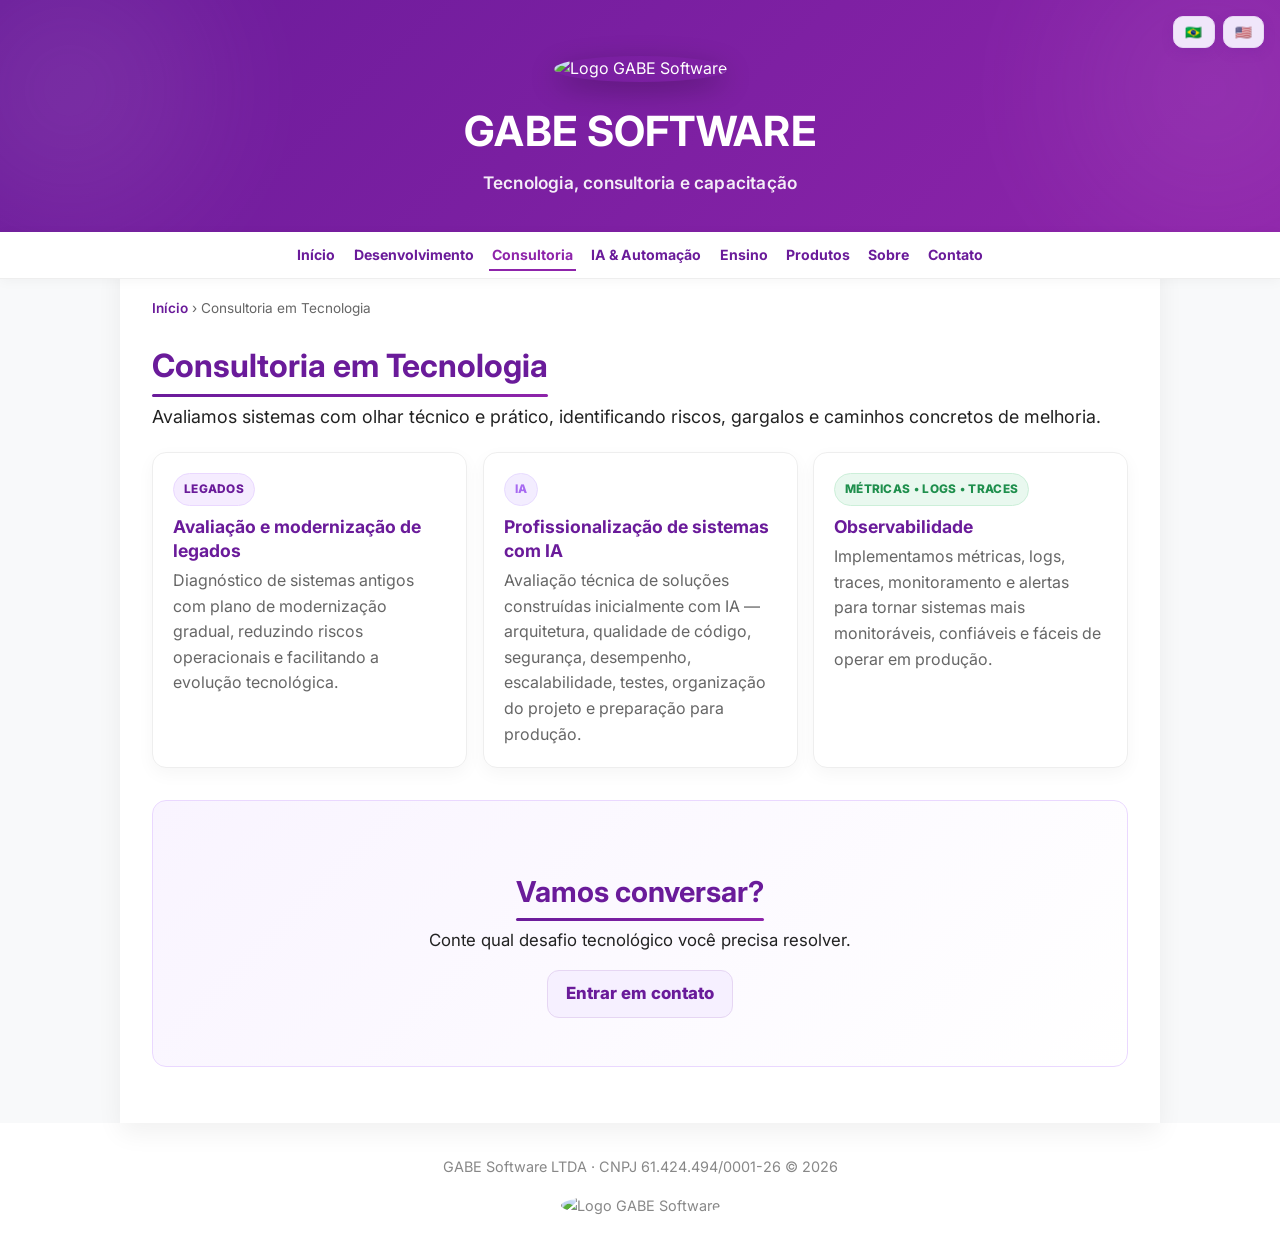
==== consultoria-em-tecnologia.html @ 481a10cb "novo site" ====
<!DOCTYPE html>
<html lang="pt-br">
<head>
  <meta charset="UTF-8">
  <meta name="viewport" content="width=device-width, initial-scale=1.0">
  <title>Consultoria em Tecnologia — GABE Software</title>
  <meta name="description" content="Consultoria em tecnologia: avaliação de sistemas legados, profissionalização de soluções com IA e implementação de observabilidade. GABE Software.">
  <link rel="canonical" href="https://gabesoftware.com.br/consultoria-em-tecnologia.html">
  <meta property="og:type" content="website">
  <meta property="og:url" content="https://gabesoftware.com.br/consultoria-em-tecnologia.html">
  <meta property="og:title" content="Consultoria em Tecnologia — GABE Software">
  <meta property="og:description" content="Avaliação de legados, profissionalização de sistemas com IA e observabilidade com métricas, logs e traces.">
  <meta name="twitter:card" content="summary">
  <meta name="twitter:title" content="Consultoria em Tecnologia — GABE Software">
  <meta name="twitter:description" content="Avaliação de legados, profissionalização de sistemas com IA e observabilidade com métricas, logs e traces.">
  <link href="https://fonts.googleapis.com/css2?family=Inter:wght@400;600;700;800&display=swap" rel="stylesheet">
  <link rel="stylesheet" href="css/styles.css">
</head>
<body>
  <a class="skip-link" href="#conteudo" id="skip-link">Ir para o conteúdo</a>

  <header>
    <div class="shine" aria-hidden="true"></div>
    <a href="index.html" class="logo-link">
      <img src="https://lh3.googleusercontent.com/a/ACg8ocIJ2pSbI6fZlYWzQ0Q6W_1BLcl6Nfvpz5AfNLEiyL9qdzgXlg0=s324-c-no" alt="Logo GABE Software">
      <h1>GABE SOFTWARE</h1>
    </a>
    <p class="sub" id="hero-sub">Tecnologia, consultoria e capacitação</p>
    <div class="language-buttons">
      <button onclick="setLanguage('pt')" aria-label="Português">🇧🇷</button>
      <button onclick="setLanguage('en')" aria-label="English">🇺🇸</button>
    </div>
  </header>

  <nav class="site-nav" aria-label="Navegação principal">
    <div class="nav-inner">
      <ul>
        <li><a href="index.html" id="nav-home">Início</a></li>
        <li><a href="desenvolvimento-de-software.html" id="nav-dev">Desenvolvimento</a></li>
        <li><a href="consultoria-em-tecnologia.html" class="active" id="nav-cons">Consultoria</a></li>
        <li><a href="ia-e-automacao.html" id="nav-ia">IA & Automação</a></li>
        <li><a href="ensino-e-capacitacao.html" id="nav-ensino">Ensino</a></li>
        <li><a href="produtos.html" id="nav-prod">Produtos</a></li>
        <li><a href="index.html#sobre" id="nav-sobre">Sobre</a></li>
        <li><a href="index.html#contato" id="nav-contato">Contato</a></li>
      </ul>
    </div>
  </nav>

  <main class="hero" id="conteudo">
    <nav class="breadcrumb reveal" aria-label="Breadcrumb">
      <a href="index.html" id="breadcrumb-home">Início</a> › <span id="breadcrumb-current">Consultoria em Tecnologia</span>
    </nav>

    <h2 class="page-title reveal" id="page-title">Consultoria em Tecnologia</h2>
    <p class="lead reveal" id="page-intro">Avaliamos sistemas com olhar técnico e prático, identificando riscos, gargalos e caminhos concretos de melhoria.</p>

    <section class="section reveal">
      <div class="grid cols-3">
        <div class="card">
          <span class="badge" id="block1-badge">Legados</span>
          <h3 id="block1-title">Avaliação e modernização de legados</h3>
          <p id="block1-desc" class="muted">Diagnóstico de sistemas antigos com plano de modernização gradual, reduzindo riscos operacionais e facilitando a evolução tecnológica.</p>
        </div>
        <div class="card">
          <span class="badge alt" id="block2-badge">IA</span>
          <h3 id="block2-title">Profissionalização de sistemas com IA</h3>
          <p id="block2-desc" class="muted">Avaliação técnica de soluções construídas inicialmente com IA — arquitetura, qualidade de código, segurança, desempenho, escalabilidade, testes, organização do projeto e preparação para produção.</p>
        </div>
        <div class="card">
          <span class="badge ok" id="block3-badge">Métricas • Logs • Traces</span>
          <h3 id="block3-title">Observabilidade</h3>
          <p id="block3-desc" class="muted">Implementamos métricas, logs, traces, monitoramento e alertas para tornar sistemas mais monitoráveis, confiáveis e fáceis de operar em produção.</p>
        </div>
      </div>
    </section>

    <section class="section reveal">
      <div class="cta-box">
        <h2 id="contact-title">Vamos conversar?</h2>
        <p id="contact-desc">Conte qual desafio tecnológico você precisa resolver.</p>
        <a class="email-link" href="mailto:contato.gabesoftware@gmail.com" id="contact-btn">Entrar em contato</a>
      </div>
    </section>
  </main>

  <footer>
    GABE Software LTDA · CNPJ 61.424.494/0001-26 © <span id="year"></span><br>
    <img class="footer-logo" src="https://lh3.googleusercontent.com/a/ACg8ocIJ2pSbI6fZlYWzQ0Q6W_1BLcl6Nfvpz5AfNLEiyL9qdzgXlg0=s324-c-no" alt="Logo GABE Software">
  </footer>

  <script src="js/common.js"></script>
  <script>
    const pageTranslations = {
      pt: {
        metaTitle: 'Consultoria em Tecnologia — GABE Software',
        metaDesc: 'Consultoria em tecnologia: avaliação de sistemas legados, profissionalização de soluções com IA e implementação de observabilidade.',
        ogTitle: 'Consultoria em Tecnologia — GABE Software',
        ogDesc: 'Avaliação de legados, profissionalização de sistemas com IA e observabilidade com métricas, logs e traces.',
        breadcrumbCurrent: 'Consultoria em Tecnologia',
        pageTitle: 'Consultoria em Tecnologia',
        pageIntro: 'Avaliamos sistemas com olhar técnico e prático, identificando riscos, gargalos e caminhos concretos de melhoria.',
        block1Badge: 'Legados', block1Title: 'Avaliação e modernização de legados',
        block1Desc: 'Diagnóstico de sistemas antigos com plano de modernização gradual, reduzindo riscos operacionais e facilitando a evolução tecnológica.',
        block2Badge: 'IA', block2Title: 'Profissionalização de sistemas com IA',
        block2Desc: 'Avaliação técnica de soluções construídas inicialmente com IA — arquitetura, qualidade de código, segurança, desempenho, escalabilidade, testes, organização do projeto e preparação para produção.',
        block3Badge: 'Métricas • Logs • Traces', block3Title: 'Observabilidade',
        block3Desc: 'Implementamos métricas, logs, traces, monitoramento e alertas para tornar sistemas mais monitoráveis, confiáveis e fáceis de operar em produção.',
        contactDesc: 'Precisa de uma avaliação técnica ou plano de modernização? Entre em contato.'
      },
      en: {
        metaTitle: 'Technology Consulting — GABE Software',
        metaDesc: 'Technology consulting: legacy system assessment, AI solution professionalization, and observability implementation.',
        ogTitle: 'Technology Consulting — GABE Software',
        ogDesc: 'Legacy assessment, AI system professionalization, and observability with metrics, logs, and traces.',
        breadcrumbCurrent: 'Technology Consulting',
        pageTitle: 'Technology Consulting',
        pageIntro: 'We assess systems with a technical and practical approach, identifying risks, bottlenecks, and concrete improvement paths.',
        block1Badge: 'Legacy', block1Title: 'Legacy assessment and modernization',
        block1Desc: 'Diagnosis of older systems with a gradual modernization plan, reducing operational risks and enabling technological evolution.',
        block2Badge: 'AI', block2Title: 'Professionalizing AI-built systems',
        block2Desc: 'Technical assessment of solutions initially built with AI — architecture, code quality, security, performance, scalability, testing, project organization, and production readiness.',
        block3Badge: 'Metrics • Logs • Traces', block3Title: 'Observability',
        block3Desc: 'We implement metrics, logs, traces, monitoring, and alerts to make systems more observable, reliable, and easier to operate in production.',
        contactDesc: 'Need a technical assessment or modernization plan? Get in touch.'
      }
    };

    const pageTextIds = [
      ['breadcrumb-current','breadcrumbCurrent'], ['page-title','pageTitle'], ['page-intro','pageIntro'],
      ['block1-badge','block1Badge'], ['block1-title','block1Title'], ['block1-desc','block1Desc'],
      ['block2-badge','block2Badge'], ['block2-title','block2Title'], ['block2-desc','block2Desc'],
      ['block3-badge','block3Badge'], ['block3-title','block3Title'], ['block3-desc','block3Desc'],
      ['contact-desc','contactDesc']
    ];

    function setLanguage(lang) { applySiteLanguage(lang, pageTranslations, pageTextIds); }
  </script>
</body>
</html>
---- css/styles.css ----
* { margin: 0; padding: 0; box-sizing: border-box; font-family: 'Inter', sans-serif; }
:root{
  --purple:#6a1b9a; --purple-2:#8e24aa; --ink:#222; --bg:#f8f9fa; --card:#fff; --muted:#666; --border:#eee;
  --radius:14px; --shadow:0 10px 26px rgba(0,0,0,.06); --shadow-soft:0 6px 18px rgba(0,0,0,.04);
  --speed:220ms; --curve:cubic-bezier(.2,.8,.2,1);
}
html { scroll-behavior: smooth; }
body { background-color: var(--bg); color: var(--ink); line-height: 1.6; overflow-x:hidden }

.skip-link { position:absolute; left:-9999px; top:auto; width:1px; height:1px; overflow:hidden; }
.skip-link:focus { position:fixed; top:1rem; left:1rem; width:auto; height:auto; padding:.6rem 1rem; background:#fff; color:var(--purple); border-radius:8px; z-index:100; box-shadow:var(--shadow); font-weight:700; }

header { position:relative; background: linear-gradient(135deg, var(--purple), var(--purple-2)); color: #fff; padding: 3.5rem 2rem 2.25rem; text-align: center; overflow:hidden; }
header:before, header:after{content:""; position:absolute; border-radius:50%; filter:blur(40px); opacity:.28; pointer-events:none}
header:before{width:420px; height:420px; left:-140px; top:-120px; background: radial-gradient(closest-side, #ffffff55, transparent)}
header:after{width:460px; height:460px; right:-160px; top:-140px; background: radial-gradient(closest-side, #ffd7ff55, transparent)}
.shine{ position:absolute; inset:0; background:linear-gradient(120deg, transparent 35%, rgba(255,255,255,.18), transparent 65%); transform:translateX(-100%); animation: shine 10s linear infinite; mix-blend-mode:soft-light }
@keyframes shine{ to{ transform:translateX(100%)} }

header img { width: 96px; height: 96px; border-radius: 50%; margin-bottom: 1rem; object-fit: cover; box-shadow:0 8px 28px rgba(0,0,0,.25); transform: translateZ(0); }
header a.logo-link { display:inline-block; text-decoration:none; color:inherit; }
h1 { font-size: clamp(2rem, 4.6vw, 2.6rem); margin-bottom: .35rem; letter-spacing: .3px; }
.sub{ opacity:.92; font-weight:600; letter-spacing:.2px; font-size: clamp(.95rem, 2.2vw, 1.08rem); max-width:640px; margin:0 auto; line-height:1.5 }

.language-buttons { position: absolute; top: 1rem; right: 1rem; display: flex; gap: .5rem; z-index:2 }
.language-buttons button { background-color: #f0e6fa; color: var(--purple); border: 1px solid #e6d6f3; padding: 0.45rem 0.7rem; border-radius: 10px; font-weight: 700; cursor: pointer; transition: transform var(--speed) var(--curve), background-color var(--speed) var(--curve), box-shadow var(--speed) var(--curve); box-shadow:0 4px 12px rgba(106,27,154,.18) }
.language-buttons button:hover { background: #e6d6f3; transform: translateY(-1px); }

.site-nav { background: rgba(255,255,255,.97); border-bottom:1px solid var(--border); position:sticky; top:0; z-index:50; backdrop-filter:blur(8px); box-shadow:0 2px 12px rgba(0,0,0,.04) }
.nav-inner { max-width:1040px; margin:0 auto; padding:.65rem 1rem }
.site-nav ul { list-style:none; display:flex; flex-wrap:wrap; justify-content:center; gap:.35rem .75rem }
.site-nav a { color:var(--purple); text-decoration:none; font-size:.88rem; font-weight:700; padding:.35rem .2rem; border-bottom:2px solid transparent; transition:border-color var(--speed) var(--curve), color var(--speed) var(--curve), background var(--speed) var(--curve); white-space:nowrap }
.site-nav a:hover, .site-nav a:focus { border-bottom-color:var(--purple-2); color:var(--purple-2) }
.site-nav a.active { color:var(--purple-2); border-bottom-color:var(--purple-2) }

.hero { background-color: var(--card); padding: 3.2rem 2rem 3.5rem; margin-top: -2rem; border-radius: 18px 18px 0 0; box-shadow: var(--shadow); max-width: 1040px; margin-left: auto; margin-right: auto; position:relative }
.hero > p, .lead { font-size: 1.12rem; margin-bottom: 1.25rem; color:var(--ink) }

h2 { font-size: clamp(1.4rem, 2.8vw, 1.8rem); margin-top: 2.25rem; margin-bottom: .75rem; color: var(--purple); position:relative; display:inline-block }
h2:after{ content:""; position:absolute; left:0; bottom:-6px; height:3px; width:0; background: linear-gradient(90deg, var(--purple), var(--purple-2)); border-radius:999px; transition:width var(--speed) var(--curve) }
section.reveal.in h2:after, .page-title.reveal.in:after { width:100% }

h3 { font-size: 1.1rem; color: var(--purple); margin-bottom: .35rem; line-height:1.35 }

.section { margin-top: 1.25rem; scroll-margin-top: 4rem; }
.section-intro { color:var(--muted); margin-bottom:1rem; max-width:720px }

.breadcrumb { font-size:.85rem; color:var(--muted); margin-bottom:1.25rem }
.breadcrumb a { color:var(--purple); text-decoration:none; font-weight:600 }
.breadcrumb a:hover { text-decoration:underline }

.page-title { font-size: clamp(1.5rem, 3vw, 2rem); color:var(--purple); margin:0 0 .75rem; position:relative; display:inline-block }
.page-title:after{ content:""; position:absolute; left:0; bottom:-6px; height:3px; width:0; background: linear-gradient(90deg, var(--purple), var(--purple-2)); border-radius:999px; transition:width var(--speed) var(--curve) }

.card { background: var(--card); border: 1px solid var(--border); border-radius: var(--radius); padding: 1.25rem; box-shadow: var(--shadow-soft); transition: transform var(--speed) var(--curve), box-shadow var(--speed) var(--curve), border-color var(--speed) var(--curve); will-change: transform; height:100% }
.card:hover{ transform: translateY(-3px); box-shadow: var(--shadow); border-color:#e7dbff }
.card p:last-child { margin-bottom:0 }

.badge{ display:inline-block; font-size:.74rem; font-weight:800; color: var(--purple); background:#f5ecff; border:1px solid #ead8ff; padding:.38rem .62rem; border-radius:999px; margin-bottom:.55rem; letter-spacing:.3px; text-transform:uppercase }
.badge.alt{ color:#a76af1; background:#f3edff; border-color:#e8dbff }
.badge.ok{ color:#1f8f4d; background:#e9f8ef; border-color:#ccefd9 }

.grid { display: grid; gap: 1rem; }
@media (min-width: 820px) {
  .grid.cols-3 { grid-template-columns: repeat(3, 1fr); }
  .grid.cols-2 { grid-template-columns: repeat(2, 1fr); }
  .grid.cols-5 { grid-template-columns: repeat(5, 1fr); }
}
@media (max-width: 819px) {
  .grid.cols-3, .grid.cols-2, .grid.cols-5 { grid-template-columns: 1fr; }
}
@media (min-width: 600px) and (max-width: 819px) {
  .grid.cols-5 { grid-template-columns: repeat(2, 1fr); }
}

.service-list { list-style:none; margin:.5rem 0 0; padding:0 }
.service-list li { position:relative; padding:.35rem 0 .35rem 1.1rem; color:var(--muted); font-size:.95rem }
.service-list li:before { content:""; position:absolute; left:0; top:.72rem; width:6px; height:6px; border-radius:50%; background:var(--purple-2) }

.area-link { display:inline-block; margin-top:.5rem; font-size:.85rem; font-weight:700; color:var(--purple); text-decoration:none }
.area-link:hover { text-decoration:underline }

.about-card { display:flex; flex-direction:column; align-items:center; text-align:center; padding:1.75rem }
.about-card img { width:100px; height:100px; border-radius:50%; object-fit:cover; margin-bottom:1rem; box-shadow:0 6px 20px rgba(106,27,154,.2) }
.about-card .role { font-weight:700; color:var(--purple); margin-bottom:.5rem }
.tech-tags { font-size:.9rem; color:var(--muted); margin-top:.75rem; line-height:1.7 }

.products-placeholder { text-align:center; padding:2rem 1.5rem; border:2px dashed #e0d0f0; border-radius:var(--radius); background:#faf7ff }
.products-placeholder p { color:var(--muted); font-size:1.05rem; max-width:520px; margin:0 auto }

.cta-box { background: linear-gradient(135deg, #f9f4ff, #fff); border:1px solid #ead8ff; border-radius:var(--radius); padding:2rem 1.5rem; text-align:center; margin-top:2rem }
.cta-box p { margin-bottom:1rem; font-size:1.05rem }

.contact { text-align: center; margin-top: 1rem; }
.email-link { color: var(--purple); font-weight: 800; font-size: 1.05rem; text-decoration: none; background: #f6f0ff; padding: 0.7rem 1.1rem; border-radius: 12px; display: inline-block; margin-bottom: 1rem; border:1px solid #e6d6f3; transition: transform var(--speed) var(--curve), background var(--speed) var(--curve); max-width:100%; overflow-wrap:anywhere; word-break:break-word; text-align:center; line-height:1.4 }
.email-link:hover { background: #efe2ff; transform: translateY(-1px) }

.social-icons { display: flex; justify-content: center; gap: 1rem; margin-top: 1rem; }
.social-icons a { display: inline-flex; width: 46px; height: 46px; border-radius: 50%; overflow: hidden; background-color: var(--purple); align-items: center; justify-content: center; box-shadow:0 4px 14px rgba(106,27,154,.25); transition: transform var(--speed) var(--curve) }
.social-icons a:hover{ transform: translateY(-2px) }
.social-icons img { width: 22px; height: 22px; object-fit: cover; filter: brightness(0) invert(1); }

footer { background-color: #ffffff; padding: 2rem 1rem; text-align: center; color: #888; font-size: 0.9rem; }
.footer-logo { margin-top: 1rem; width: 50px; height: 50px; border-radius: 50%; object-fit: cover; }
.muted{ color: var(--muted) }

.reveal{ opacity:0; transform: translateY(10px); transition: opacity 420ms var(--curve), transform 420ms var(--curve) }
.reveal.in{ opacity:1; transform: translateY(0) }

@media (max-width: 767px) {
  header { padding: 4.25rem 1rem 1.75rem; }
  header img { width: 72px; height: 72px; margin-bottom: .75rem; }
  h1 { font-size: 1.65rem; letter-spacing: .2px; }
  .sub { font-size: .9rem; padding: 0 .25rem; line-height: 1.45; }
  .language-buttons { top: .65rem; right: .65rem; }
  .language-buttons button { padding: .4rem .55rem; font-size: .95rem; }

  .nav-inner {
    padding: .5rem 0;
    overflow-x: auto;
    -webkit-overflow-scrolling: touch;
    scrollbar-width: none;
    mask-image: linear-gradient(to right, transparent, #000 12px, #000 calc(100% - 12px), transparent);
    -webkit-mask-image: linear-gradient(to right, transparent, #000 12px, #000 calc(100% - 12px), transparent);
  }
  .nav-inner::-webkit-scrollbar { display: none; }
  .site-nav ul {
    flex-wrap: nowrap;
    justify-content: flex-start;
    gap: .4rem;
    padding: 0 1rem;
    width: max-content;
    min-width: 100%;
  }
  .site-nav a {
    font-size: .8rem;
    padding: .45rem .75rem;
    border-bottom: none;
    background: #f5ecff;
    border: 1px solid #ead8ff;
    border-radius: 999px;
  }
  .site-nav a:hover, .site-nav a:focus, .site-nav a.active {
    background: #efe2ff;
    border-color: #dcc8f5;
    border-bottom: none;
  }

  .hero {
    padding: 1.5rem 1rem 2.25rem;
    margin-top: -1rem;
    border-radius: 14px 14px 0 0;
    width: 100%;
  }
  .hero > p, .lead { font-size: .98rem; line-height: 1.55; }
  h2, .page-title { display: block; font-size: 1.3rem; margin-top: 1.75rem; margin-bottom: .65rem; }
  h3 { font-size: 1rem; }
  .section { scroll-margin-top: 3.25rem; margin-top: .75rem; }
  .section-intro { font-size: .92rem; line-height: 1.55; }
  .card { padding: 1rem; }
  .card:hover { transform: none; box-shadow: var(--shadow-soft); border-color: var(--border); }
  .badge { font-size: .68rem; padding: .32rem .55rem; }
  .service-list li { font-size: .9rem; }
  .area-link { font-size: .82rem; }
  .cta-box { padding: 1.35rem 1rem; margin-top: 1.5rem; }
  .cta-box p { font-size: .95rem; }
  .email-link { font-size: .85rem; padding: .65rem .85rem; width: 100%; }
  .products-placeholder { padding: 1.35rem 1rem; }
  .products-placeholder p { font-size: .95rem; }
  .about-card { padding: 1.25rem 1rem; }
  .tech-tags { font-size: .85rem; }
  footer { font-size: .82rem; padding: 1.5rem .75rem; line-height: 1.5; }
}

@media (max-width: 380px) {
  h1 { font-size: 1.45rem; }
  .site-nav a { font-size: .75rem; padding: .4rem .6rem; }
}

@media (min-width: 768px) and (max-width: 819px) {
  .grid.cols-5 { grid-template-columns: repeat(2, 1fr); }
  .hero { padding: 2.5rem 1.5rem 3rem; }
}

@media (hover: none) {
  .card:hover { transform: none; }
  .email-link:hover, .social-icons a:hover, .language-buttons button:hover { transform: none; }
}

@media (prefers-reduced-motion: reduce){
  html { scroll-behavior: auto; }
  .shine{ animation:none }
  .card, .email-link, .social-icons a{ transition:none }
  .reveal{ opacity:1; transform:none }
}
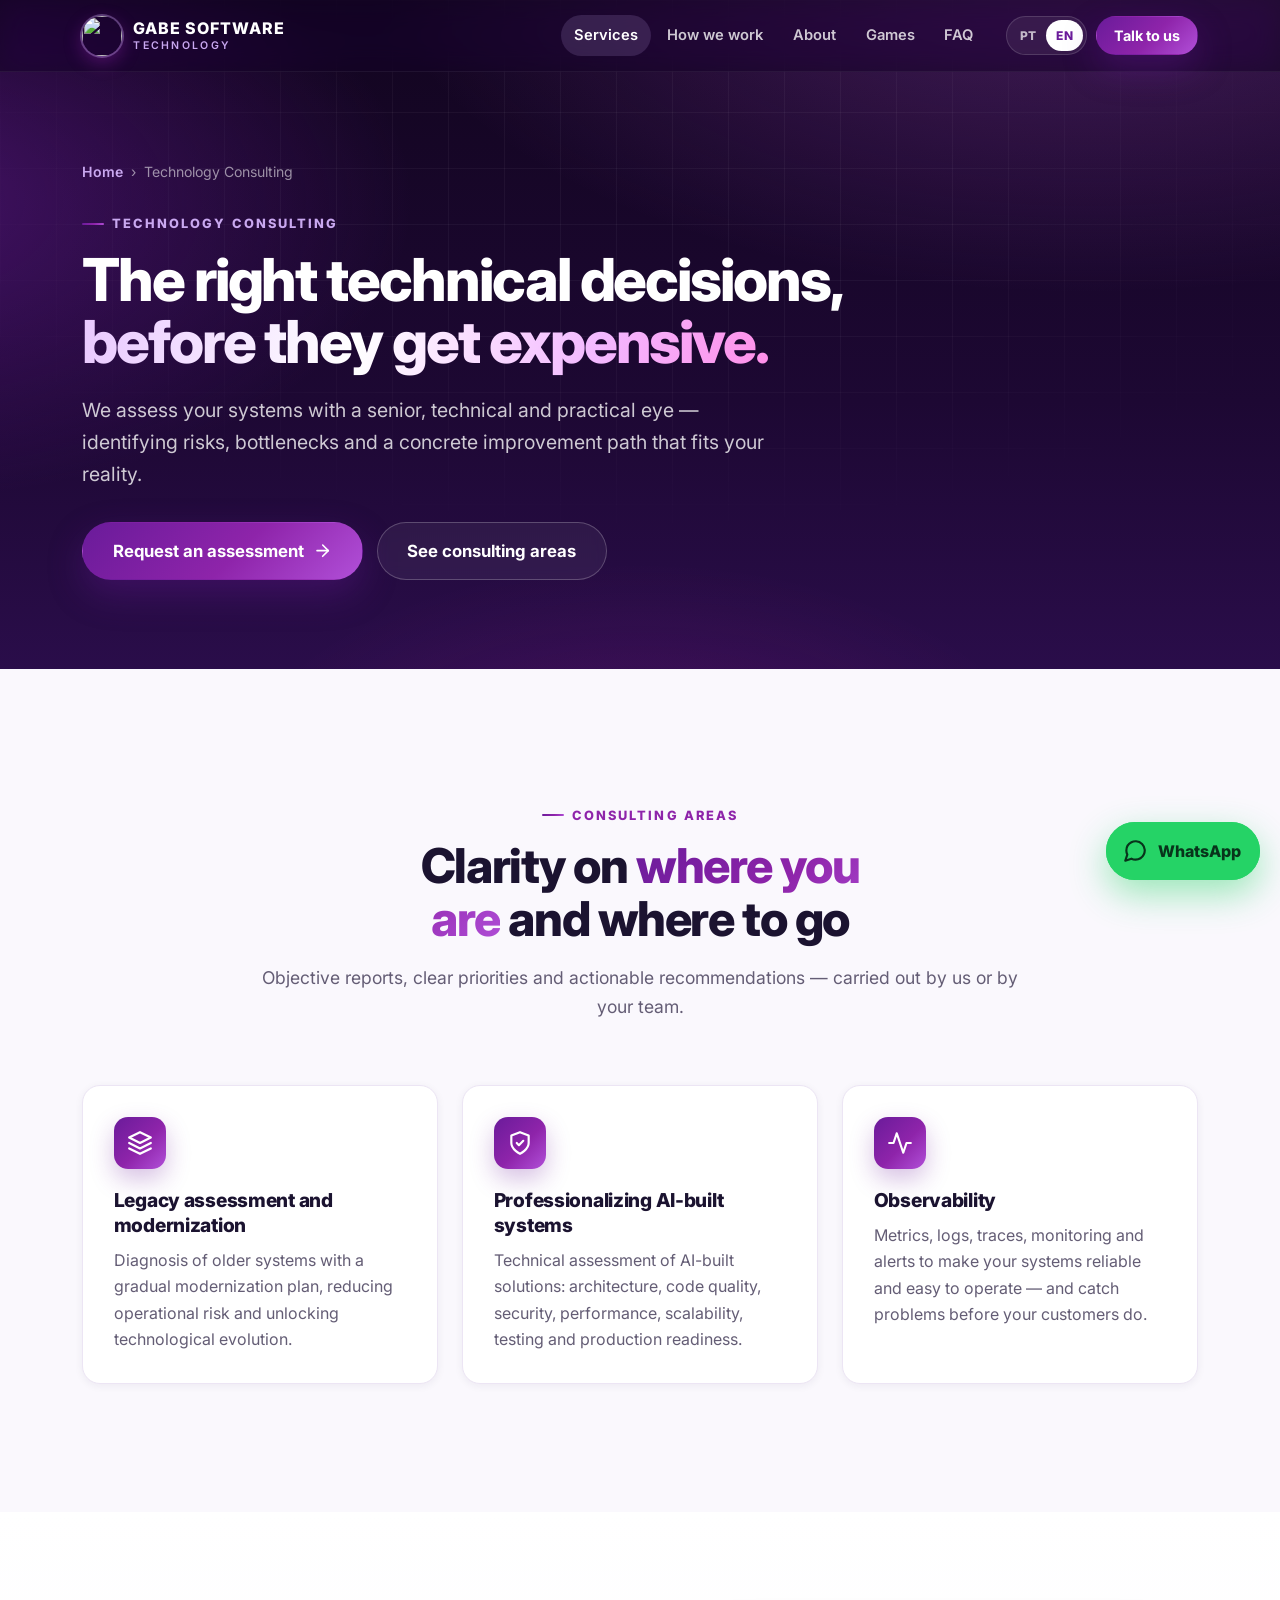
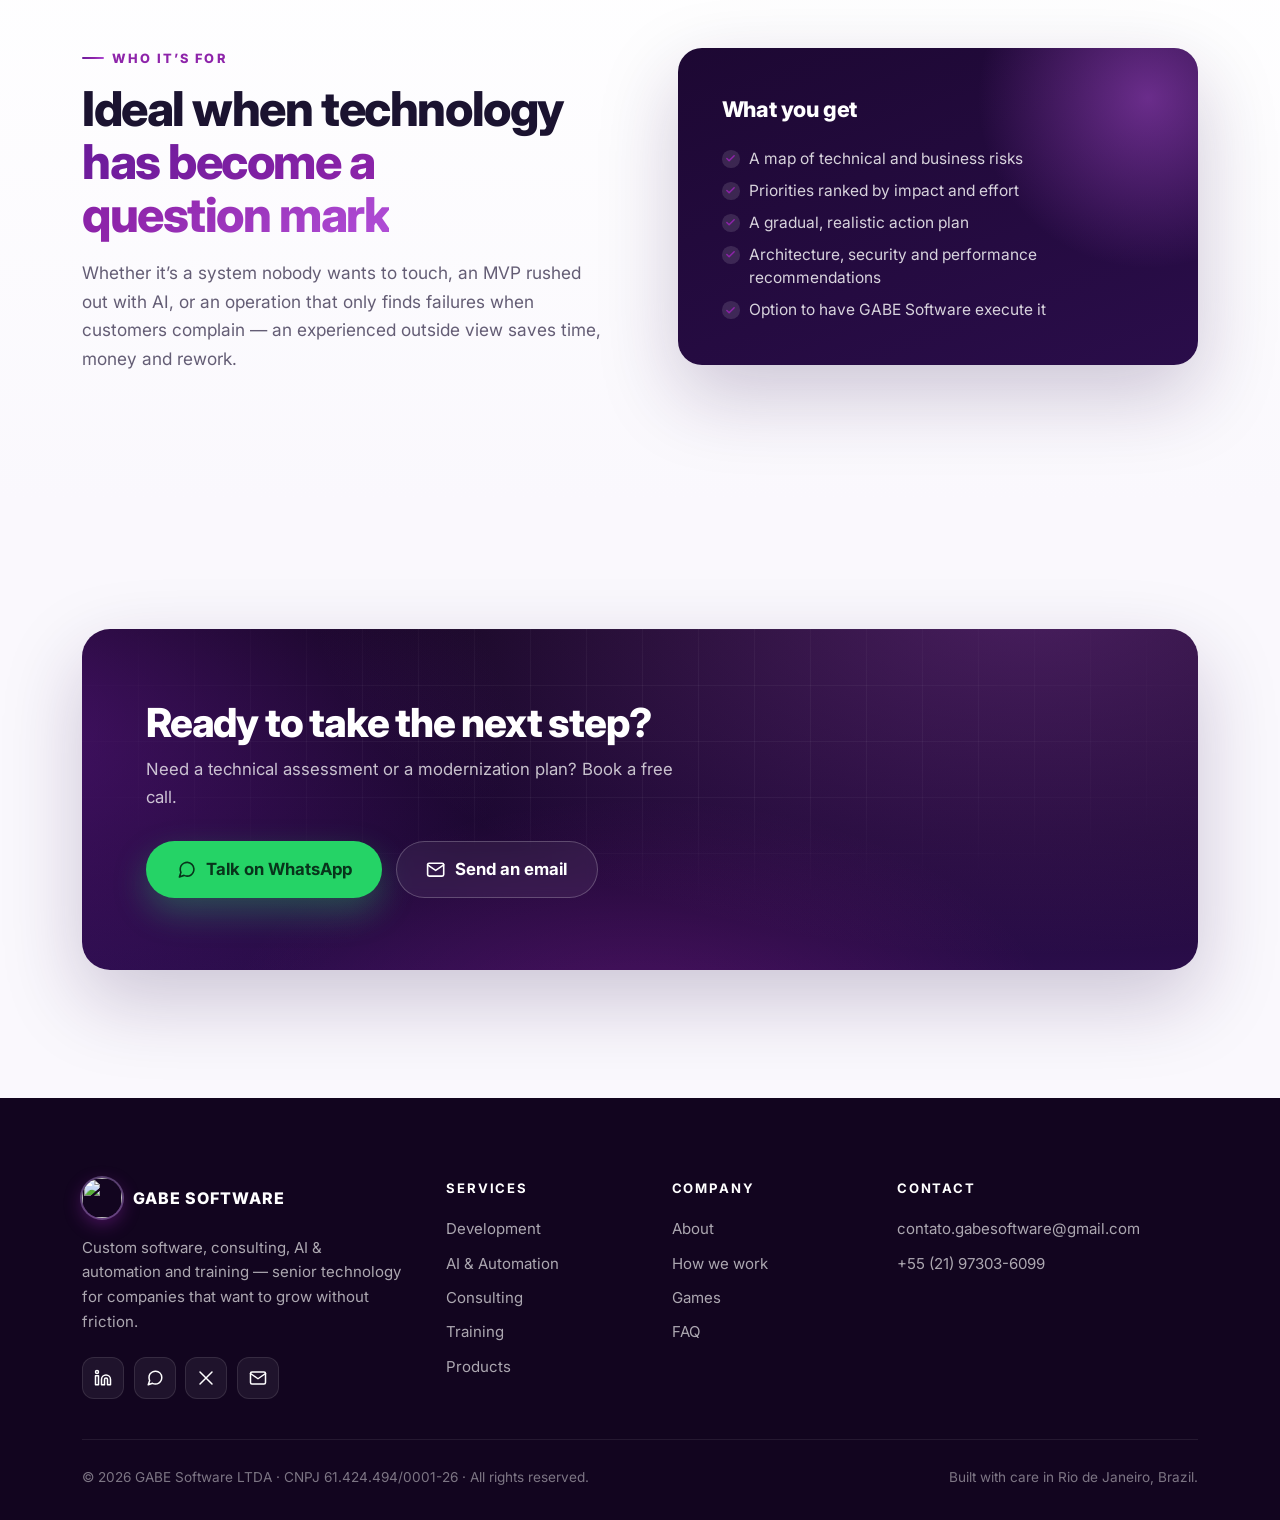
==== commit 6575d79c: "Redesenha o site com foco em conversão Novo design system mantendo a paleta roxa original, home rees" ====
--- a/consultoria-em-tecnologia.html
+++ b/consultoria-em-tecnologia.html
@@ -1,140 +1,224 @@
 <!DOCTYPE html>
-<html lang="pt-br">
+<html lang="pt-BR" class="no-js">
 <head>
   <meta charset="UTF-8">
   <meta name="viewport" content="width=device-width, initial-scale=1.0">
   <title>Consultoria em Tecnologia — GABE Software</title>
-  <meta name="description" content="Consultoria em tecnologia: avaliação de sistemas legados, profissionalização de soluções com IA e implementação de observabilidade. GABE Software.">
+  <meta name="description" content="Consultoria em tecnologia: diagnóstico e modernização de sistemas legados, auditoria de sistemas criados com IA e observabilidade. Fale com a GABE Software.">
+  <meta name="theme-color" content="#12051f">
   <link rel="canonical" href="https://gabesoftware.com.br/consultoria-em-tecnologia.html">
+  <link rel="icon" href="https://lh3.googleusercontent.com/a/ACg8ocIJ2pSbI6fZlYWzQ0Q6W_1BLcl6Nfvpz5AfNLEiyL9qdzgXlg0=s64-c-no">
   <meta property="og:type" content="website">
   <meta property="og:url" content="https://gabesoftware.com.br/consultoria-em-tecnologia.html">
+  <meta property="og:site_name" content="GABE Software">
   <meta property="og:title" content="Consultoria em Tecnologia — GABE Software">
   <meta property="og:description" content="Avaliação de legados, profissionalização de sistemas com IA e observabilidade com métricas, logs e traces.">
+  <meta property="og:image" content="https://lh3.googleusercontent.com/a/ACg8ocIJ2pSbI6fZlYWzQ0Q6W_1BLcl6Nfvpz5AfNLEiyL9qdzgXlg0=s512-c-no">
   <meta name="twitter:card" content="summary">
   <meta name="twitter:title" content="Consultoria em Tecnologia — GABE Software">
   <meta name="twitter:description" content="Avaliação de legados, profissionalização de sistemas com IA e observabilidade com métricas, logs e traces.">
-  <link href="https://fonts.googleapis.com/css2?family=Inter:wght@400;600;700;800&display=swap" rel="stylesheet">
+  <link rel="preconnect" href="https://fonts.googleapis.com">
+  <link rel="preconnect" href="https://fonts.gstatic.com" crossorigin>
+  <link href="https://fonts.googleapis.com/css2?family=Inter:wght@400;500;600;700;800&display=swap" rel="stylesheet">
   <link rel="stylesheet" href="css/styles.css">
 </head>
 <body>
-  <a class="skip-link" href="#conteudo" id="skip-link">Ir para o conteúdo</a>
-
-  <header>
-    <div class="shine" aria-hidden="true"></div>
-    <a href="index.html" class="logo-link">
-      <img src="https://lh3.googleusercontent.com/a/ACg8ocIJ2pSbI6fZlYWzQ0Q6W_1BLcl6Nfvpz5AfNLEiyL9qdzgXlg0=s324-c-no" alt="Logo GABE Software">
-      <h1>GABE SOFTWARE</h1>
-    </a>
-    <p class="sub" id="hero-sub">Tecnologia, consultoria e capacitação</p>
-    <div class="language-buttons">
-      <button onclick="setLanguage('pt')" aria-label="Português">🇧🇷</button>
-      <button onclick="setLanguage('en')" aria-label="English">🇺🇸</button>
+  <svg width="0" height="0" style="position:absolute" aria-hidden="true">
+    <symbol id="i-layers" viewBox="0 0 24 24"><polygon points="12 2 2 7 12 12 22 7 12 2"/><polyline points="2 17 12 22 22 17"/><polyline points="2 12 12 17 22 12"/></symbol>
+    <symbol id="i-shield" viewBox="0 0 24 24"><path d="M12 22s8-4 8-10V5l-8-3-8 3v7c0 6 8 10 8 10z"/><polyline points="9 12 11 14 15 10"/></symbol>
+    <symbol id="i-pulse" viewBox="0 0 24 24"><polyline points="22 12 18 12 15 21 9 3 6 12 2 12"/></symbol>
+    <symbol id="i-arrow" viewBox="0 0 24 24"><line x1="5" y1="12" x2="19" y2="12"/><polyline points="12 5 19 12 12 19"/></symbol>
+    <symbol id="i-chat" viewBox="0 0 24 24"><path d="M21 11.5a8.38 8.38 0 0 1-.9 3.8 8.5 8.5 0 0 1-7.6 4.7 8.38 8.38 0 0 1-3.8-.9L3 21l1.9-5.7a8.38 8.38 0 0 1-.9-3.8 8.5 8.5 0 0 1 4.7-7.6 8.38 8.38 0 0 1 3.8-.9h.5a8.48 8.48 0 0 1 8 8v.5z"/></symbol>
+    <symbol id="i-mail" viewBox="0 0 24 24"><rect x="2" y="4" width="20" height="16" rx="2"/><polyline points="22 6 12 13 2 6"/></symbol>
+    <symbol id="i-linkedin" viewBox="0 0 24 24"><path d="M16 8a6 6 0 0 1 6 6v7h-4v-7a2 2 0 0 0-4 0v7h-4v-7a6 6 0 0 1 6-6z"/><rect x="2" y="9" width="4" height="12"/><circle cx="4" cy="4" r="2"/></symbol>
+    <symbol id="i-x" viewBox="0 0 24 24"><path d="M4 4l16 16M20 4L4 20"/></symbol>
+    <symbol id="i-menu" viewBox="0 0 24 24"><line x1="3" y1="7" x2="21" y2="7"/><line x1="3" y1="12" x2="21" y2="12"/><line x1="3" y1="17" x2="21" y2="17"/></symbol>
+  </svg>
+
+  <a class="skip-link" href="#conteudo" data-i18n="skipLink">Ir para o conteúdo</a>
+
+  <header class="site-header">
+    <div class="wrap header-inner">
+      <a href="index.html" class="brand" aria-label="GABE Software — início">
+        <img referrerpolicy="no-referrer" src="https://lh3.googleusercontent.com/a/ACg8ocIJ2pSbI6fZlYWzQ0Q6W_1BLcl6Nfvpz5AfNLEiyL9qdzgXlg0=s96-c-no" alt="" width="40" height="40">
+        <span class="brand-name">GABE SOFTWARE<span data-i18n="brandTag">TECNOLOGIA</span></span>
+      </a>
+      <nav class="main-nav" id="main-nav" aria-label="Navegação principal">
+        <ul>
+          <li><a href="index.html#servicos" class="active" data-i18n="navServices">Serviços</a></li>
+          <li><a href="index.html#processo" data-i18n="navProcess">Como trabalhamos</a></li>
+          <li><a href="index.html#sobre" data-i18n="navSobre">Sobre</a></li>
+          <li><a href="index.html#jogos" data-i18n="navJogos">Jogos</a></li>
+          <li><a href="index.html#faq" data-i18n="navFaq">Dúvidas</a></li>
+        </ul>
+      </nav>
+      <div class="header-actions">
+        <div class="lang-switch" role="group" aria-label="Idioma / Language">
+          <button type="button" data-lang="pt" aria-pressed="true">PT</button>
+          <button type="button" data-lang="en" aria-pressed="false">EN</button>
+        </div>
+        <a href="index.html#contato" class="btn btn-primary btn-sm header-cta" data-i18n="headerCta">Fale conosco</a>
+        <button class="nav-toggle" type="button" aria-controls="main-nav" aria-expanded="false" aria-label="Abrir menu" data-i18n-attr="aria-label:navToggle">
+          <svg class="icon i-menu"><use href="#i-menu"/></svg>
+          <svg class="icon i-close"><use href="#i-x"/></svg>
+        </button>
+      </div>
     </div>
   </header>
 
-  <nav class="site-nav" aria-label="Navegação principal">
-    <div class="nav-inner">
-      <ul>
-        <li><a href="index.html" id="nav-home">Início</a></li>
-        <li><a href="desenvolvimento-de-software.html" id="nav-dev">Desenvolvimento</a></li>
-        <li><a href="consultoria-em-tecnologia.html" class="active" id="nav-cons">Consultoria</a></li>
-        <li><a href="ia-e-automacao.html" id="nav-ia">IA & Automação</a></li>
-        <li><a href="ensino-e-capacitacao.html" id="nav-ensino">Ensino</a></li>
-        <li><a href="produtos.html" id="nav-prod">Produtos</a></li>
-        <li><a href="index.html#sobre" id="nav-sobre">Sobre</a></li>
-        <li><a href="index.html#contato" id="nav-contato">Contato</a></li>
-      </ul>
+  <main id="conteudo">
+    <section class="hero-dark page-hero">
+      <div class="wrap">
+        <nav class="breadcrumb reveal" aria-label="Breadcrumb">
+          <a href="index.html" data-i18n="breadcrumbHome">Início</a><span>›</span><span data-i18n="crumb">Consultoria em Tecnologia</span>
+        </nav>
+        <span class="kicker reveal" style="color:var(--lilac)" data-i18n="kicker">Consultoria em Tecnologia</span>
+        <h1 class="reveal reveal-d1" data-i18n="title">Decisões técnicas certas, <span class="grad-text">antes que custem caro.</span></h1>
+        <p class="hero-lead reveal reveal-d2" data-i18n="lead">Avaliamos seus sistemas com olhar sênior, técnico e prático — identificando riscos, gargalos e um caminho concreto de melhoria que cabe na sua realidade.</p>
+        <div class="hero-ctas reveal reveal-d3">
+          <a href="https://wa.me/5521973036099" class="btn btn-primary btn-lg btn-arrow" data-wa target="_blank" rel="noopener"><span data-i18n="cta1">Solicitar diagnóstico</span><svg class="icon"><use href="#i-arrow"/></svg></a>
+          <a href="#frentes" class="btn btn-ghost btn-lg" data-i18n="cta2">Ver frentes de consultoria</a>
+        </div>
+      </div>
+    </section>
+
+    <section class="section" id="frentes">
+      <div class="wrap">
+        <div class="section-head reveal">
+          <span class="kicker" data-i18n="k2">Frentes de consultoria</span>
+          <h2 data-i18n="h2">Clareza sobre <em>onde você está</em> e para onde ir</h2>
+          <p data-i18n="p2">Relatórios objetivos, prioridades claras e recomendações que podem ser executadas — por nós ou pela sua equipe.</p>
+        </div>
+        <div class="grid g-3">
+          <article class="card reveal">
+            <div class="ic-box"><svg class="icon"><use href="#i-layers"/></svg></div>
+            <h3 data-i18n="b1T">Avaliação e modernização de legados</h3>
+            <p data-i18n="b1D">Diagnóstico de sistemas antigos com plano de modernização gradual, reduzindo riscos operacionais e destravando a evolução tecnológica.</p>
+          </article>
+          <article class="card reveal reveal-d1">
+            <div class="ic-box"><svg class="icon"><use href="#i-shield"/></svg></div>
+            <h3 data-i18n="b2T">Profissionalização de sistemas com IA</h3>
+            <p data-i18n="b2D">Avaliação técnica de soluções criadas com IA: arquitetura, qualidade de código, segurança, desempenho, escalabilidade, testes e preparação para produção.</p>
+          </article>
+          <article class="card reveal reveal-d2">
+            <div class="ic-box"><svg class="icon"><use href="#i-pulse"/></svg></div>
+            <h3 data-i18n="b3T">Observabilidade</h3>
+            <p data-i18n="b3D">Métricas, logs, traces, monitoramento e alertas para tornar seus sistemas confiáveis e fáceis de operar — e descobrir problemas antes do cliente.</p>
+          </article>
+        </div>
+      </div>
+    </section>
+
+    <section class="section section-alt">
+      <div class="wrap split">
+        <div class="reveal">
+          <span class="kicker" data-i18n="k3">Para quem é</span>
+          <h2 data-i18n="h3">Ideal quando a tecnologia <em>virou um ponto de interrogação</em></h2>
+          <p style="margin-top:1.1rem;color:var(--muted);font-size:1.08rem" data-i18n="p3">Seja um sistema que ninguém quer mexer, um MVP feito às pressas com IA ou uma operação que só descobre falhas quando o cliente reclama — uma visão externa e experiente economiza tempo, dinheiro e retrabalho.</p>
+        </div>
+        <div class="panel reveal reveal-d1">
+          <h3 data-i18n="panelT">O que você recebe</h3>
+          <ul class="feat-list">
+            <li data-i18n="g1">Mapa de riscos técnicos e de negócio</li>
+            <li data-i18n="g2">Prioridades ordenadas por impacto e esforço</li>
+            <li data-i18n="g3">Plano de ação gradual e realista</li>
+            <li data-i18n="g4">Recomendações de arquitetura, segurança e desempenho</li>
+            <li data-i18n="g5">Opção de execução pela própria GABE Software</li>
+          </ul>
+        </div>
+      </div>
+    </section>
+
+    <section class="section">
+      <div class="wrap">
+        <div class="hero-dark cta-band reveal">
+          <div style="position:relative">
+            <h2 data-i18n="ctaBandTitle">Pronto para dar o próximo passo?</h2>
+            <p data-i18n="bandDesc">Precisa de uma avaliação técnica ou de um plano de modernização? Agende uma conversa gratuita.</p>
+          </div>
+          <div class="hero-ctas" style="position:relative">
+            <a href="https://wa.me/5521973036099" class="btn btn-wa btn-lg" data-wa target="_blank" rel="noopener"><svg class="icon"><use href="#i-chat"/></svg><span data-i18n="ctaBandWa">Falar no WhatsApp</span></a>
+            <a href="mailto:contato.gabesoftware@gmail.com" class="btn btn-ghost btn-lg"><svg class="icon"><use href="#i-mail"/></svg><span data-i18n="ctaBandMail">Enviar e-mail</span></a>
+          </div>
+        </div>
+      </div>
+    </section>
+  </main>
+
+  <footer class="site-footer">
+    <div class="wrap">
+      <div class="footer-grid">
+        <div class="footer-about">
+          <a href="index.html" class="brand">
+            <img referrerpolicy="no-referrer" src="https://lh3.googleusercontent.com/a/ACg8ocIJ2pSbI6fZlYWzQ0Q6W_1BLcl6Nfvpz5AfNLEiyL9qdzgXlg0=s96-c-no" alt="" width="40" height="40" loading="lazy">
+            <span class="brand-name">GABE SOFTWARE</span>
+          </a>
+          <p data-i18n="footerAbout">Software sob medida, consultoria, IA & automação e capacitação — tecnologia sênior para empresas que querem crescer sem travar.</p>
+          <div class="socials">
+            <a href="https://www.linkedin.com/in/gabriel-de-lemos-barbosa/" target="_blank" rel="noopener noreferrer" aria-label="LinkedIn"><svg class="icon"><use href="#i-linkedin"/></svg></a>
+            <a href="https://wa.me/5521973036099" data-wa target="_blank" rel="noopener" aria-label="WhatsApp"><svg class="icon"><use href="#i-chat"/></svg></a>
+            <a href="https://twitter.com/gabesoftware" target="_blank" rel="noopener noreferrer" aria-label="X / Twitter"><svg class="icon"><use href="#i-x"/></svg></a>
+            <a href="mailto:contato.gabesoftware@gmail.com" aria-label="E-mail"><svg class="icon"><use href="#i-mail"/></svg></a>
+          </div>
+        </div>
+        <div>
+          <h4 data-i18n="footerServices">Serviços</h4>
+          <ul>
+            <li><a href="desenvolvimento-de-software.html" data-i18n="navDev">Desenvolvimento</a></li>
+            <li><a href="ia-e-automacao.html" data-i18n="navIa">IA & Automação</a></li>
+            <li><a href="consultoria-em-tecnologia.html" data-i18n="navCons">Consultoria</a></li>
+            <li><a href="ensino-e-capacitacao.html" data-i18n="navEnsino">Ensino</a></li>
+            <li><a href="produtos.html" data-i18n="navProd">Produtos</a></li>
+          </ul>
+        </div>
+        <div>
+          <h4 data-i18n="footerCompany">Empresa</h4>
+          <ul>
+            <li><a href="index.html#sobre" data-i18n="navSobre">Sobre</a></li>
+            <li><a href="index.html#processo" data-i18n="navProcess">Como trabalhamos</a></li>
+            <li><a href="index.html#jogos" data-i18n="navJogos">Jogos</a></li>
+            <li><a href="index.html#faq" data-i18n="navFaq">Dúvidas</a></li>
+          </ul>
+        </div>
+        <div>
+          <h4 data-i18n="footerContact">Contato</h4>
+          <ul>
+            <li><a href="mailto:contato.gabesoftware@gmail.com">contato.gabesoftware@gmail.com</a></li>
+            <li><a href="https://wa.me/5521973036099" data-wa target="_blank" rel="noopener">+55 (21) 97303-6099</a></li>
+          </ul>
+        </div>
+      </div>
+      <div class="footer-bottom">
+        <span>© <span data-year></span> GABE Software LTDA · CNPJ 61.424.494/0001-26 · <span data-i18n="footerRights">Todos os direitos reservados.</span></span>
+        <span data-i18n="footerMade">Feito com cuidado no Rio de Janeiro, Brasil.</span>
+      </div>
     </div>
-  </nav>
-
-  <main class="hero" id="conteudo">
-    <nav class="breadcrumb reveal" aria-label="Breadcrumb">
-      <a href="index.html" id="breadcrumb-home">Início</a> › <span id="breadcrumb-current">Consultoria em Tecnologia</span>
-    </nav>
-
-    <h2 class="page-title reveal" id="page-title">Consultoria em Tecnologia</h2>
-    <p class="lead reveal" id="page-intro">Avaliamos sistemas com olhar técnico e prático, identificando riscos, gargalos e caminhos concretos de melhoria.</p>
-
-    <section class="section reveal">
-      <div class="grid cols-3">
-        <div class="card">
-          <span class="badge" id="block1-badge">Legados</span>
-          <h3 id="block1-title">Avaliação e modernização de legados</h3>
-          <p id="block1-desc" class="muted">Diagnóstico de sistemas antigos com plano de modernização gradual, reduzindo riscos operacionais e facilitando a evolução tecnológica.</p>
-        </div>
-        <div class="card">
-          <span class="badge alt" id="block2-badge">IA</span>
-          <h3 id="block2-title">Profissionalização de sistemas com IA</h3>
-          <p id="block2-desc" class="muted">Avaliação técnica de soluções construídas inicialmente com IA — arquitetura, qualidade de código, segurança, desempenho, escalabilidade, testes, organização do projeto e preparação para produção.</p>
-        </div>
-        <div class="card">
-          <span class="badge ok" id="block3-badge">Métricas • Logs • Traces</span>
-          <h3 id="block3-title">Observabilidade</h3>
-          <p id="block3-desc" class="muted">Implementamos métricas, logs, traces, monitoramento e alertas para tornar sistemas mais monitoráveis, confiáveis e fáceis de operar em produção.</p>
-        </div>
-      </div>
-    </section>
-
-    <section class="section reveal">
-      <div class="cta-box">
-        <h2 id="contact-title">Vamos conversar?</h2>
-        <p id="contact-desc">Conte qual desafio tecnológico você precisa resolver.</p>
-        <a class="email-link" href="mailto:contato.gabesoftware@gmail.com" id="contact-btn">Entrar em contato</a>
-      </div>
-    </section>
-  </main>
-
-  <footer>
-    GABE Software LTDA · CNPJ 61.424.494/0001-26 © <span id="year"></span><br>
-    <img class="footer-logo" src="https://lh3.googleusercontent.com/a/ACg8ocIJ2pSbI6fZlYWzQ0Q6W_1BLcl6Nfvpz5AfNLEiyL9qdzgXlg0=s324-c-no" alt="Logo GABE Software">
   </footer>
 
-  <script src="js/common.js"></script>
+  <a class="wa-float" href="https://wa.me/5521973036099" data-wa target="_blank" rel="noopener" aria-label="Conversar no WhatsApp" data-i18n-attr="aria-label:waFloatAria">
+    <svg class="icon"><use href="#i-chat"/></svg><span data-i18n="waFloat">WhatsApp</span>
+  </a>
+
   <script>
     const pageTranslations = {
-      pt: {
-        metaTitle: 'Consultoria em Tecnologia — GABE Software',
-        metaDesc: 'Consultoria em tecnologia: avaliação de sistemas legados, profissionalização de soluções com IA e implementação de observabilidade.',
-        ogTitle: 'Consultoria em Tecnologia — GABE Software',
-        ogDesc: 'Avaliação de legados, profissionalização de sistemas com IA e observabilidade com métricas, logs e traces.',
-        breadcrumbCurrent: 'Consultoria em Tecnologia',
-        pageTitle: 'Consultoria em Tecnologia',
-        pageIntro: 'Avaliamos sistemas com olhar técnico e prático, identificando riscos, gargalos e caminhos concretos de melhoria.',
-        block1Badge: 'Legados', block1Title: 'Avaliação e modernização de legados',
-        block1Desc: 'Diagnóstico de sistemas antigos com plano de modernização gradual, reduzindo riscos operacionais e facilitando a evolução tecnológica.',
-        block2Badge: 'IA', block2Title: 'Profissionalização de sistemas com IA',
-        block2Desc: 'Avaliação técnica de soluções construídas inicialmente com IA — arquitetura, qualidade de código, segurança, desempenho, escalabilidade, testes, organização do projeto e preparação para produção.',
-        block3Badge: 'Métricas • Logs • Traces', block3Title: 'Observabilidade',
-        block3Desc: 'Implementamos métricas, logs, traces, monitoramento e alertas para tornar sistemas mais monitoráveis, confiáveis e fáceis de operar em produção.',
-        contactDesc: 'Precisa de uma avaliação técnica ou plano de modernização? Entre em contato.'
-      },
       en: {
         metaTitle: 'Technology Consulting — GABE Software',
-        metaDesc: 'Technology consulting: legacy system assessment, AI solution professionalization, and observability implementation.',
-        ogTitle: 'Technology Consulting — GABE Software',
-        ogDesc: 'Legacy assessment, AI system professionalization, and observability with metrics, logs, and traces.',
-        breadcrumbCurrent: 'Technology Consulting',
-        pageTitle: 'Technology Consulting',
-        pageIntro: 'We assess systems with a technical and practical approach, identifying risks, bottlenecks, and concrete improvement paths.',
-        block1Badge: 'Legacy', block1Title: 'Legacy assessment and modernization',
-        block1Desc: 'Diagnosis of older systems with a gradual modernization plan, reducing operational risks and enabling technological evolution.',
-        block2Badge: 'AI', block2Title: 'Professionalizing AI-built systems',
-        block2Desc: 'Technical assessment of solutions initially built with AI — architecture, code quality, security, performance, scalability, testing, project organization, and production readiness.',
-        block3Badge: 'Metrics • Logs • Traces', block3Title: 'Observability',
-        block3Desc: 'We implement metrics, logs, traces, monitoring, and alerts to make systems more observable, reliable, and easier to operate in production.',
-        contactDesc: 'Need a technical assessment or modernization plan? Get in touch.'
+        metaDesc: 'Technology consulting: legacy system diagnosis and modernization, audits of AI-built systems and observability. Talk to GABE Software.',
+        crumb: 'Technology Consulting', kicker: 'Technology Consulting',
+        title: 'The right technical decisions, <span class="grad-text">before they get expensive.</span>',
+        lead: 'We assess your systems with a senior, technical and practical eye — identifying risks, bottlenecks and a concrete improvement path that fits your reality.',
+        cta1: 'Request an assessment', cta2: 'See consulting areas',
+        k2: 'Consulting areas', h2: 'Clarity on <em>where you are</em> and where to go', p2: 'Objective reports, clear priorities and actionable recommendations — carried out by us or by your team.',
+        b1T: 'Legacy assessment and modernization', b1D: 'Diagnosis of older systems with a gradual modernization plan, reducing operational risk and unlocking technological evolution.',
+        b2T: 'Professionalizing AI-built systems', b2D: 'Technical assessment of AI-built solutions: architecture, code quality, security, performance, scalability, testing and production readiness.',
+        b3T: 'Observability', b3D: 'Metrics, logs, traces, monitoring and alerts to make your systems reliable and easy to operate — and catch problems before your customers do.',
+        k3: 'Who it’s for', h3: 'Ideal when technology <em>has become a question mark</em>',
+        p3: 'Whether it’s a system nobody wants to touch, an MVP rushed out with AI, or an operation that only finds failures when customers complain — an experienced outside view saves time, money and rework.',
+        panelT: 'What you get', g1: 'A map of technical and business risks', g2: 'Priorities ranked by impact and effort', g3: 'A gradual, realistic action plan', g4: 'Architecture, security and performance recommendations', g5: 'Option to have GABE Software execute it',
+        bandDesc: 'Need a technical assessment or a modernization plan? Book a free call.'
       }
     };
-
-    const pageTextIds = [
-      ['breadcrumb-current','breadcrumbCurrent'], ['page-title','pageTitle'], ['page-intro','pageIntro'],
-      ['block1-badge','block1Badge'], ['block1-title','block1Title'], ['block1-desc','block1Desc'],
-      ['block2-badge','block2Badge'], ['block2-title','block2Title'], ['block2-desc','block2Desc'],
-      ['block3-badge','block3Badge'], ['block3-title','block3Title'], ['block3-desc','block3Desc'],
-      ['contact-desc','contactDesc']
-    ];
-
-    function setLanguage(lang) { applySiteLanguage(lang, pageTranslations, pageTextIds); }
   </script>
+  <script src="js/common.js"></script>
 </body>
 </html>
--- a/css/styles.css
+++ b/css/styles.css
@@ -1,195 +1,493 @@
-* { margin: 0; padding: 0; box-sizing: border-box; font-family: 'Inter', sans-serif; }
-:root{
-  --purple:#6a1b9a; --purple-2:#8e24aa; --ink:#222; --bg:#f8f9fa; --card:#fff; --muted:#666; --border:#eee;
-  --radius:14px; --shadow:0 10px 26px rgba(0,0,0,.06); --shadow-soft:0 6px 18px rgba(0,0,0,.04);
-  --speed:220ms; --curve:cubic-bezier(.2,.8,.2,1);
-}
-html { scroll-behavior: smooth; }
-body { background-color: var(--bg); color: var(--ink); line-height: 1.6; overflow-x:hidden }
-
-.skip-link { position:absolute; left:-9999px; top:auto; width:1px; height:1px; overflow:hidden; }
-.skip-link:focus { position:fixed; top:1rem; left:1rem; width:auto; height:auto; padding:.6rem 1rem; background:#fff; color:var(--purple); border-radius:8px; z-index:100; box-shadow:var(--shadow); font-weight:700; }
-
-header { position:relative; background: linear-gradient(135deg, var(--purple), var(--purple-2)); color: #fff; padding: 3.5rem 2rem 2.25rem; text-align: center; overflow:hidden; }
-header:before, header:after{content:""; position:absolute; border-radius:50%; filter:blur(40px); opacity:.28; pointer-events:none}
-header:before{width:420px; height:420px; left:-140px; top:-120px; background: radial-gradient(closest-side, #ffffff55, transparent)}
-header:after{width:460px; height:460px; right:-160px; top:-140px; background: radial-gradient(closest-side, #ffd7ff55, transparent)}
-.shine{ position:absolute; inset:0; background:linear-gradient(120deg, transparent 35%, rgba(255,255,255,.18), transparent 65%); transform:translateX(-100%); animation: shine 10s linear infinite; mix-blend-mode:soft-light }
-@keyframes shine{ to{ transform:translateX(100%)} }
-
-header img { width: 96px; height: 96px; border-radius: 50%; margin-bottom: 1rem; object-fit: cover; box-shadow:0 8px 28px rgba(0,0,0,.25); transform: translateZ(0); }
-header a.logo-link { display:inline-block; text-decoration:none; color:inherit; }
-h1 { font-size: clamp(2rem, 4.6vw, 2.6rem); margin-bottom: .35rem; letter-spacing: .3px; }
-.sub{ opacity:.92; font-weight:600; letter-spacing:.2px; font-size: clamp(.95rem, 2.2vw, 1.08rem); max-width:640px; margin:0 auto; line-height:1.5 }
-
-.language-buttons { position: absolute; top: 1rem; right: 1rem; display: flex; gap: .5rem; z-index:2 }
-.language-buttons button { background-color: #f0e6fa; color: var(--purple); border: 1px solid #e6d6f3; padding: 0.45rem 0.7rem; border-radius: 10px; font-weight: 700; cursor: pointer; transition: transform var(--speed) var(--curve), background-color var(--speed) var(--curve), box-shadow var(--speed) var(--curve); box-shadow:0 4px 12px rgba(106,27,154,.18) }
-.language-buttons button:hover { background: #e6d6f3; transform: translateY(-1px); }
-
-.site-nav { background: rgba(255,255,255,.97); border-bottom:1px solid var(--border); position:sticky; top:0; z-index:50; backdrop-filter:blur(8px); box-shadow:0 2px 12px rgba(0,0,0,.04) }
-.nav-inner { max-width:1040px; margin:0 auto; padding:.65rem 1rem }
-.site-nav ul { list-style:none; display:flex; flex-wrap:wrap; justify-content:center; gap:.35rem .75rem }
-.site-nav a { color:var(--purple); text-decoration:none; font-size:.88rem; font-weight:700; padding:.35rem .2rem; border-bottom:2px solid transparent; transition:border-color var(--speed) var(--curve), color var(--speed) var(--curve), background var(--speed) var(--curve); white-space:nowrap }
-.site-nav a:hover, .site-nav a:focus { border-bottom-color:var(--purple-2); color:var(--purple-2) }
-.site-nav a.active { color:var(--purple-2); border-bottom-color:var(--purple-2) }
-
-.hero { background-color: var(--card); padding: 3.2rem 2rem 3.5rem; margin-top: -2rem; border-radius: 18px 18px 0 0; box-shadow: var(--shadow); max-width: 1040px; margin-left: auto; margin-right: auto; position:relative }
-.hero > p, .lead { font-size: 1.12rem; margin-bottom: 1.25rem; color:var(--ink) }
-
-h2 { font-size: clamp(1.4rem, 2.8vw, 1.8rem); margin-top: 2.25rem; margin-bottom: .75rem; color: var(--purple); position:relative; display:inline-block }
-h2:after{ content:""; position:absolute; left:0; bottom:-6px; height:3px; width:0; background: linear-gradient(90deg, var(--purple), var(--purple-2)); border-radius:999px; transition:width var(--speed) var(--curve) }
-section.reveal.in h2:after, .page-title.reveal.in:after { width:100% }
-
-h3 { font-size: 1.1rem; color: var(--purple); margin-bottom: .35rem; line-height:1.35 }
-
-.section { margin-top: 1.25rem; scroll-margin-top: 4rem; }
-.section-intro { color:var(--muted); margin-bottom:1rem; max-width:720px }
-
-.breadcrumb { font-size:.85rem; color:var(--muted); margin-bottom:1.25rem }
-.breadcrumb a { color:var(--purple); text-decoration:none; font-weight:600 }
-.breadcrumb a:hover { text-decoration:underline }
-
-.page-title { font-size: clamp(1.5rem, 3vw, 2rem); color:var(--purple); margin:0 0 .75rem; position:relative; display:inline-block }
-.page-title:after{ content:""; position:absolute; left:0; bottom:-6px; height:3px; width:0; background: linear-gradient(90deg, var(--purple), var(--purple-2)); border-radius:999px; transition:width var(--speed) var(--curve) }
-
-.card { background: var(--card); border: 1px solid var(--border); border-radius: var(--radius); padding: 1.25rem; box-shadow: var(--shadow-soft); transition: transform var(--speed) var(--curve), box-shadow var(--speed) var(--curve), border-color var(--speed) var(--curve); will-change: transform; height:100% }
-.card:hover{ transform: translateY(-3px); box-shadow: var(--shadow); border-color:#e7dbff }
-.card p:last-child { margin-bottom:0 }
-
-.badge{ display:inline-block; font-size:.74rem; font-weight:800; color: var(--purple); background:#f5ecff; border:1px solid #ead8ff; padding:.38rem .62rem; border-radius:999px; margin-bottom:.55rem; letter-spacing:.3px; text-transform:uppercase }
-.badge.alt{ color:#a76af1; background:#f3edff; border-color:#e8dbff }
-.badge.ok{ color:#1f8f4d; background:#e9f8ef; border-color:#ccefd9 }
-
-.grid { display: grid; gap: 1rem; }
-@media (min-width: 820px) {
-  .grid.cols-3 { grid-template-columns: repeat(3, 1fr); }
-  .grid.cols-2 { grid-template-columns: repeat(2, 1fr); }
-  .grid.cols-5 { grid-template-columns: repeat(5, 1fr); }
-}
-@media (max-width: 819px) {
-  .grid.cols-3, .grid.cols-2, .grid.cols-5 { grid-template-columns: 1fr; }
-}
-@media (min-width: 600px) and (max-width: 819px) {
-  .grid.cols-5 { grid-template-columns: repeat(2, 1fr); }
-}
-
-.service-list { list-style:none; margin:.5rem 0 0; padding:0 }
-.service-list li { position:relative; padding:.35rem 0 .35rem 1.1rem; color:var(--muted); font-size:.95rem }
-.service-list li:before { content:""; position:absolute; left:0; top:.72rem; width:6px; height:6px; border-radius:50%; background:var(--purple-2) }
-
-.area-link { display:inline-block; margin-top:.5rem; font-size:.85rem; font-weight:700; color:var(--purple); text-decoration:none }
-.area-link:hover { text-decoration:underline }
-
-.about-card { display:flex; flex-direction:column; align-items:center; text-align:center; padding:1.75rem }
-.about-card img { width:100px; height:100px; border-radius:50%; object-fit:cover; margin-bottom:1rem; box-shadow:0 6px 20px rgba(106,27,154,.2) }
-.about-card .role { font-weight:700; color:var(--purple); margin-bottom:.5rem }
-.tech-tags { font-size:.9rem; color:var(--muted); margin-top:.75rem; line-height:1.7 }
-
-.products-placeholder { text-align:center; padding:2rem 1.5rem; border:2px dashed #e0d0f0; border-radius:var(--radius); background:#faf7ff }
-.products-placeholder p { color:var(--muted); font-size:1.05rem; max-width:520px; margin:0 auto }
-
-.cta-box { background: linear-gradient(135deg, #f9f4ff, #fff); border:1px solid #ead8ff; border-radius:var(--radius); padding:2rem 1.5rem; text-align:center; margin-top:2rem }
-.cta-box p { margin-bottom:1rem; font-size:1.05rem }
-
-.contact { text-align: center; margin-top: 1rem; }
-.email-link { color: var(--purple); font-weight: 800; font-size: 1.05rem; text-decoration: none; background: #f6f0ff; padding: 0.7rem 1.1rem; border-radius: 12px; display: inline-block; margin-bottom: 1rem; border:1px solid #e6d6f3; transition: transform var(--speed) var(--curve), background var(--speed) var(--curve); max-width:100%; overflow-wrap:anywhere; word-break:break-word; text-align:center; line-height:1.4 }
-.email-link:hover { background: #efe2ff; transform: translateY(-1px) }
-
-.social-icons { display: flex; justify-content: center; gap: 1rem; margin-top: 1rem; }
-.social-icons a { display: inline-flex; width: 46px; height: 46px; border-radius: 50%; overflow: hidden; background-color: var(--purple); align-items: center; justify-content: center; box-shadow:0 4px 14px rgba(106,27,154,.25); transition: transform var(--speed) var(--curve) }
-.social-icons a:hover{ transform: translateY(-2px) }
-.social-icons img { width: 22px; height: 22px; object-fit: cover; filter: brightness(0) invert(1); }
-
-footer { background-color: #ffffff; padding: 2rem 1rem; text-align: center; color: #888; font-size: 0.9rem; }
-.footer-logo { margin-top: 1rem; width: 50px; height: 50px; border-radius: 50%; object-fit: cover; }
-.muted{ color: var(--muted) }
-
-.reveal{ opacity:0; transform: translateY(10px); transition: opacity 420ms var(--curve), transform 420ms var(--curve) }
-.reveal.in{ opacity:1; transform: translateY(0) }
-
-@media (max-width: 767px) {
-  header { padding: 4.25rem 1rem 1.75rem; }
-  header img { width: 72px; height: 72px; margin-bottom: .75rem; }
-  h1 { font-size: 1.65rem; letter-spacing: .2px; }
-  .sub { font-size: .9rem; padding: 0 .25rem; line-height: 1.45; }
-  .language-buttons { top: .65rem; right: .65rem; }
-  .language-buttons button { padding: .4rem .55rem; font-size: .95rem; }
-
-  .nav-inner {
-    padding: .5rem 0;
-    overflow-x: auto;
-    -webkit-overflow-scrolling: touch;
-    scrollbar-width: none;
-    mask-image: linear-gradient(to right, transparent, #000 12px, #000 calc(100% - 12px), transparent);
-    -webkit-mask-image: linear-gradient(to right, transparent, #000 12px, #000 calc(100% - 12px), transparent);
+/* ==========================================================================
+   GABE Software — Design system
+   Paleta original preservada: #6a1b9a / #8e24aa + lilases, com neon dos jogos
+   ========================================================================== */
+:root {
+  --purple: #6a1b9a;
+  --purple-2: #8e24aa;
+  --purple-3: #b14fd8;
+  --lilac: #c9a8f0;
+  --lilac-soft: #f5ecff;
+  --lilac-border: #ead8ff;
+  --neon: #ff2bd6;
+  --night: #12051f;
+  --night-2: #1d0833;
+  --night-3: #2a0d4a;
+
+  --ink: #1b1330;
+  --ink-2: #3b3350;
+  --muted: #645d75;
+  --bg: #faf8fd;
+  --card: #ffffff;
+  --border: #ece5f4;
+  --ok: #1f9d55;
+  --wa: #25d366;
+
+  --grad: linear-gradient(135deg, var(--purple) 0%, var(--purple-2) 55%, var(--purple-3) 100%);
+  --grad-text: linear-gradient(100deg, #e9c8ff 0%, #ffffff 40%, #f3b8ff 75%, #ff8fe9 100%);
+
+  --radius: 18px;
+  --radius-sm: 12px;
+  --shadow-sm: 0 2px 8px rgba(42, 13, 74, .06);
+  --shadow: 0 14px 40px rgba(42, 13, 74, .10);
+  --shadow-lg: 0 30px 80px rgba(42, 13, 74, .22);
+  --shadow-purple: 0 14px 34px rgba(106, 27, 154, .35);
+
+  --wrap: 1180px;
+  --gutter: clamp(16px, 4vw, 32px);
+  --header-h: 72px;
+  --ease: cubic-bezier(.2, .8, .2, 1);
+}
+
+*, *::before, *::after { margin: 0; padding: 0; box-sizing: border-box; }
+html { scroll-behavior: smooth; scroll-padding-top: calc(var(--header-h) + 12px); -webkit-text-size-adjust: 100%; }
+body {
+  font-family: 'Inter', system-ui, -apple-system, 'Segoe UI', Roboto, sans-serif;
+  background: var(--bg);
+  color: var(--ink);
+  line-height: 1.65;
+  font-size: 16px;
+  overflow-x: hidden;
+  -webkit-font-smoothing: antialiased;
+  text-rendering: optimizeLegibility;
+}
+img, svg { display: block; max-width: 100%; }
+a { color: inherit; }
+button { font: inherit; cursor: pointer; }
+::selection { background: var(--purple-2); color: #fff; }
+
+.wrap { width: 100%; max-width: var(--wrap); margin: 0 auto; padding: 0 var(--gutter); }
+.icon { width: 1.25em; height: 1.25em; flex: none; stroke: currentColor; fill: none; stroke-width: 2; stroke-linecap: round; stroke-linejoin: round; }
+.icon-fill { fill: currentColor; stroke: none; }
+
+.skip-link { position: absolute; left: -9999px; top: 0; }
+.skip-link:focus { left: 1rem; top: 1rem; z-index: 999; background: #fff; color: var(--purple); padding: .7rem 1rem; border-radius: 10px; font-weight: 700; box-shadow: var(--shadow); }
+:focus-visible { outline: 3px solid var(--purple-3); outline-offset: 3px; border-radius: 6px; }
+
+/* ---------- Buttons ---------- */
+.btn {
+  display: inline-flex; align-items: center; justify-content: center; gap: .6rem;
+  padding: .95rem 1.5rem; border-radius: 999px; border: 1px solid transparent;
+  font-weight: 700; font-size: 1rem; line-height: 1.2; text-decoration: none; white-space: nowrap;
+  transition: transform .25s var(--ease), box-shadow .25s var(--ease), background .25s var(--ease), border-color .25s var(--ease), color .25s var(--ease);
+}
+.btn .icon { width: 1.15em; height: 1.15em; }
+.btn:hover { transform: translateY(-2px); }
+.btn-primary { background: var(--grad); color: #fff; box-shadow: var(--shadow-purple); }
+.btn-primary:hover { box-shadow: 0 18px 44px rgba(142, 36, 170, .5); }
+.btn-wa { background: var(--wa); color: #08341b; box-shadow: 0 14px 34px rgba(37, 211, 102, .32); }
+.btn-wa:hover { box-shadow: 0 18px 44px rgba(37, 211, 102, .45); }
+.btn-ghost { background: rgba(255, 255, 255, .06); color: #fff; border-color: rgba(255, 255, 255, .22); backdrop-filter: blur(6px); }
+.btn-ghost:hover { background: rgba(255, 255, 255, .12); border-color: rgba(255, 255, 255, .4); }
+.btn-outline { background: #fff; color: var(--purple); border-color: var(--lilac-border); }
+.btn-outline:hover { border-color: var(--purple-2); box-shadow: var(--shadow-sm); }
+.btn-lg { padding: 1.1rem 1.85rem; font-size: 1.05rem; }
+.btn-sm { padding: .62rem 1.05rem; font-size: .9rem; }
+.btn-arrow .icon { transition: transform .25s var(--ease); }
+.btn-arrow:hover .icon { transform: translateX(3px); }
+
+/* ---------- Header ---------- */
+.site-header {
+  position: fixed; inset: 0 0 auto 0; z-index: 100; height: var(--header-h);
+  background: rgba(18, 5, 31, .55); backdrop-filter: saturate(160%) blur(14px); -webkit-backdrop-filter: saturate(160%) blur(14px);
+  border-bottom: 1px solid rgba(255, 255, 255, .06);
+  transition: background .3s var(--ease), box-shadow .3s var(--ease);
+}
+.site-header.scrolled { background: rgba(18, 5, 31, .88); box-shadow: 0 10px 30px rgba(0, 0, 0, .25); }
+.header-inner { height: 100%; display: flex; align-items: center; gap: 1.25rem; }
+.brand { display: inline-flex; align-items: center; gap: .7rem; text-decoration: none; color: #fff; flex: none; }
+.brand img { width: 40px; height: 40px; border-radius: 50%; object-fit: cover; box-shadow: 0 0 0 2px rgba(201, 168, 240, .35), 0 6px 18px rgba(142, 36, 170, .45); }
+.brand-name { font-weight: 800; letter-spacing: .06em; font-size: 1rem; line-height: 1; }
+.brand-name span { display: block; font-size: .66rem; font-weight: 600; letter-spacing: .22em; color: var(--lilac); margin-top: .3rem; }
+
+.main-nav { margin-left: auto; }
+.main-nav ul { list-style: none; display: flex; align-items: center; gap: .25rem; }
+.main-nav a {
+  display: block; padding: .5rem .8rem; border-radius: 999px; color: rgba(255, 255, 255, .78);
+  font-size: .92rem; font-weight: 600; text-decoration: none; transition: color .2s, background .2s;
+}
+.main-nav a:hover { color: #fff; background: rgba(255, 255, 255, .08); }
+.main-nav a.active { color: #fff; background: rgba(201, 168, 240, .16); }
+
+.header-actions { display: flex; align-items: center; gap: .6rem; }
+.lang-switch { display: inline-flex; background: rgba(255, 255, 255, .07); border: 1px solid rgba(255, 255, 255, .14); border-radius: 999px; padding: 3px; }
+.lang-switch button { background: none; border: 0; color: rgba(255, 255, 255, .7); font-size: .75rem; font-weight: 800; letter-spacing: .05em; padding: .38rem .6rem; border-radius: 999px; transition: background .2s, color .2s; }
+.lang-switch button[aria-pressed="true"] { background: #fff; color: var(--purple); }
+.nav-toggle { display: none; width: 44px; height: 44px; border-radius: 12px; border: 1px solid rgba(255, 255, 255, .16); background: rgba(255, 255, 255, .06); color: #fff; align-items: center; justify-content: center; }
+.nav-toggle .icon { width: 22px; height: 22px; }
+.nav-toggle .i-close { display: none; }
+.nav-open .nav-toggle .i-menu { display: none; }
+.nav-open .nav-toggle .i-close { display: block; }
+
+/* ---------- Hero (dark) ---------- */
+.hero-dark {
+  position: relative; overflow: hidden; color: #fff;
+  background:
+    radial-gradient(1200px 600px at 85% -10%, rgba(177, 79, 216, .35), transparent 60%),
+    radial-gradient(900px 500px at -10% 30%, rgba(106, 27, 154, .55), transparent 60%),
+    radial-gradient(700px 400px at 50% 120%, rgba(255, 43, 214, .14), transparent 60%),
+    linear-gradient(180deg, var(--night) 0%, var(--night-2) 60%, var(--night-3) 100%);
+}
+.hero-dark::before {
+  content: ""; position: absolute; inset: 0; pointer-events: none;
+  background-image: linear-gradient(rgba(255, 255, 255, .045) 1px, transparent 1px), linear-gradient(90deg, rgba(255, 255, 255, .045) 1px, transparent 1px);
+  background-size: 56px 56px;
+  -webkit-mask-image: radial-gradient(ellipse 80% 70% at 50% 30%, #000 30%, transparent 75%);
+  mask-image: radial-gradient(ellipse 80% 70% at 50% 30%, #000 30%, transparent 75%);
+}
+.hero { padding: calc(var(--header-h) + clamp(48px, 9vw, 110px)) 0 clamp(64px, 9vw, 120px); }
+.hero-grid { position: relative; display: grid; grid-template-columns: 1.08fr .92fr; gap: clamp(32px, 5vw, 72px); align-items: center; }
+
+.eyebrow {
+  display: inline-flex; align-items: center; gap: .55rem; padding: .42rem .9rem .42rem .5rem; border-radius: 999px;
+  background: rgba(255, 255, 255, .07); border: 1px solid rgba(201, 168, 240, .28);
+  font-size: .82rem; font-weight: 600; color: #ecdcff; letter-spacing: .01em;
+}
+.eyebrow .dot { width: 8px; height: 8px; border-radius: 50%; background: #3ee08b; box-shadow: 0 0 0 4px rgba(62, 224, 139, .18); animation: pulse 2.2s infinite; }
+@keyframes pulse { 0%, 100% { box-shadow: 0 0 0 4px rgba(62, 224, 139, .18); } 50% { box-shadow: 0 0 0 8px rgba(62, 224, 139, .05); } }
+
+.hero h1 {
+  font-size: clamp(2.3rem, 5.6vw, 4.1rem); line-height: 1.04; letter-spacing: -.035em; font-weight: 800;
+  margin: 1.35rem 0 1.25rem; text-wrap: balance;
+}
+.grad-text { background: var(--grad-text); -webkit-background-clip: text; background-clip: text; color: transparent; }
+.hero-lead { font-size: clamp(1.05rem, 1.6vw, 1.22rem); color: rgba(255, 255, 255, .78); max-width: 590px; line-height: 1.65; }
+.hero-ctas { display: flex; flex-wrap: wrap; gap: .85rem; margin-top: 2.1rem; }
+.hero-trust { display: flex; flex-wrap: wrap; gap: .6rem 1.4rem; margin-top: 2rem; font-size: .9rem; color: rgba(255, 255, 255, .72); }
+.hero-trust li { list-style: none; display: inline-flex; align-items: center; gap: .45rem; }
+.hero-trust .icon { color: #3ee08b; width: 1.1em; height: 1.1em; }
+
+/* Hero visual: code window */
+.hero-visual { position: relative; }
+.hero-visual::before { content: ""; position: absolute; inset: 8% 6%; background: radial-gradient(closest-side, rgba(177, 79, 216, .55), transparent); filter: blur(40px); }
+.code-window {
+  position: relative; border-radius: 20px; overflow: hidden;
+  background: linear-gradient(180deg, rgba(36, 14, 60, .92), rgba(22, 8, 38, .96));
+  border: 1px solid rgba(201, 168, 240, .22); box-shadow: 0 40px 100px rgba(0, 0, 0, .5), inset 0 1px 0 rgba(255, 255, 255, .08);
+  transform: perspective(1400px) rotateY(-7deg) rotateX(3deg); transition: transform .6s var(--ease);
+}
+.hero-visual:hover .code-window { transform: perspective(1400px) rotateY(-2deg) rotateX(1deg); }
+.code-bar { display: flex; align-items: center; gap: .45rem; padding: .85rem 1rem; border-bottom: 1px solid rgba(255, 255, 255, .07); background: rgba(255, 255, 255, .03); }
+.code-bar i { width: 11px; height: 11px; border-radius: 50%; background: #ff5f57; }
+.code-bar i:nth-child(2) { background: #febc2e; }
+.code-bar i:nth-child(3) { background: #28c840; }
+.code-bar span { margin-left: .6rem; font-size: .76rem; color: rgba(255, 255, 255, .5); font-family: ui-monospace, 'Cascadia Code', Consolas, monospace; }
+.code-body { padding: 1.3rem 1.4rem 1.6rem; font-family: ui-monospace, 'Cascadia Code', 'SFMono-Regular', Consolas, monospace; font-size: clamp(.74rem, 1.05vw, .88rem); line-height: 1.9; color: #e8dcff; white-space: pre; overflow-x: auto; }
+.code-body .ln { display: inline-block; width: 1.6em; color: rgba(255, 255, 255, .25); user-select: none; }
+.c-k { color: #ff8fe9; } .c-f { color: #8fd3ff; } .c-s { color: #b6f5a1; } .c-c { color: rgba(255, 255, 255, .42); font-style: italic; } .c-p { color: #ffd38f; }
+.caret { display: inline-block; width: 8px; height: 1.05em; background: var(--lilac); vertical-align: text-bottom; animation: blink 1.1s steps(1) infinite; }
+@keyframes blink { 50% { opacity: 0; } }
+
+.float-chip {
+  position: absolute; display: flex; align-items: center; gap: .7rem; padding: .75rem 1rem; border-radius: 14px;
+  background: rgba(255, 255, 255, .96); color: var(--ink); box-shadow: var(--shadow-lg); font-size: .85rem; font-weight: 700; line-height: 1.25;
+  animation: float 6s ease-in-out infinite;
+}
+.float-chip small { display: block; font-weight: 500; color: var(--muted); font-size: .75rem; }
+.float-chip .chip-ic { width: 36px; height: 36px; border-radius: 10px; display: grid; place-items: center; color: #fff; background: var(--grad); flex: none; }
+.float-chip .chip-ic.ok { background: linear-gradient(135deg, #1f9d55, #3ee08b); }
+.chip-a { left: -32px; bottom: -28px; }
+.chip-b { right: -18px; top: -22px; animation-delay: -3s; }
+@keyframes float { 0%, 100% { transform: translateY(0); } 50% { transform: translateY(-10px); } }
+
+/* ---------- Tech marquee ---------- */
+.tech-strip { position: relative; border-top: 1px solid rgba(255, 255, 255, .07); padding: 1.6rem 0; }
+.tech-strip p { text-align: center; font-size: .78rem; letter-spacing: .18em; text-transform: uppercase; color: rgba(255, 255, 255, .5); font-weight: 700; margin-bottom: 1rem; }
+.marquee { overflow: hidden; -webkit-mask-image: linear-gradient(90deg, transparent, #000 12%, #000 88%, transparent); mask-image: linear-gradient(90deg, transparent, #000 12%, #000 88%, transparent); }
+.marquee-track { display: flex; gap: 2.8rem; width: max-content; animation: marquee 38s linear infinite; }
+.marquee-track span { font-weight: 700; font-size: 1.05rem; color: rgba(255, 255, 255, .62); white-space: nowrap; letter-spacing: -.01em; }
+@keyframes marquee { to { transform: translateX(-50%); } }
+
+/* ---------- Sections ---------- */
+.section { padding: clamp(72px, 10vw, 128px) 0; position: relative; }
+.section-alt { background: linear-gradient(180deg, #fff 0%, var(--bg) 100%); }
+.section-head { max-width: 760px; margin: 0 auto clamp(40px, 5vw, 64px); text-align: center; }
+.section-head.left { margin-left: 0; text-align: left; }
+.kicker { display: inline-flex; align-items: center; gap: .5rem; font-size: .8rem; font-weight: 800; letter-spacing: .16em; text-transform: uppercase; color: var(--purple-2); margin-bottom: .9rem; }
+.kicker::before { content: ""; width: 22px; height: 2px; border-radius: 2px; background: var(--grad); }
+.section h2 { font-size: clamp(1.9rem, 4vw, 3rem); line-height: 1.1; letter-spacing: -.03em; font-weight: 800; color: var(--ink); text-wrap: balance; }
+.section h2 em { font-style: normal; background: var(--grad); -webkit-background-clip: text; background-clip: text; color: transparent; }
+.section-head p { margin-top: 1.1rem; font-size: 1.1rem; color: var(--muted); }
+.hero-dark .section h2, .hero-dark h2 { color: #fff; }
+
+.grid { display: grid; gap: clamp(16px, 2vw, 24px); }
+.g-2 { grid-template-columns: repeat(2, 1fr); }
+.g-3 { grid-template-columns: repeat(3, 1fr); }
+.g-4 { grid-template-columns: repeat(4, 1fr); }
+
+/* ---------- Cards ---------- */
+.card {
+  position: relative; background: var(--card); border: 1px solid var(--border); border-radius: var(--radius);
+  padding: clamp(22px, 2.4vw, 32px); box-shadow: var(--shadow-sm);
+  transition: transform .35s var(--ease), box-shadow .35s var(--ease), border-color .35s var(--ease);
+}
+.card:hover { transform: translateY(-4px); box-shadow: var(--shadow); border-color: var(--lilac-border); }
+.card h3 { font-size: 1.2rem; line-height: 1.3; letter-spacing: -.015em; font-weight: 800; color: var(--ink); margin-bottom: .55rem; }
+.card p { color: var(--muted); }
+.ic-box { width: 52px; height: 52px; border-radius: 14px; display: grid; place-items: center; color: #fff; background: var(--grad); box-shadow: 0 10px 24px rgba(106, 27, 154, .28); margin-bottom: 1.2rem; }
+.ic-box .icon { width: 26px; height: 26px; }
+.ic-box.soft { background: var(--lilac-soft); color: var(--purple); box-shadow: none; border: 1px solid var(--lilac-border); }
+
+/* Pain cards */
+.pain-card { display: flex; flex-direction: column; }
+.pain-card .pain { font-weight: 800; color: var(--ink); font-size: 1.08rem; line-height: 1.35; margin-bottom: .9rem; letter-spacing: -.01em; }
+.pain-card .fix { margin-top: auto; padding-top: 1rem; border-top: 1px dashed var(--lilac-border); display: flex; gap: .6rem; color: var(--ink-2); font-size: .95rem; }
+.pain-card .fix .icon { color: var(--ok); margin-top: .2rem; }
+.pain-card .tag { font-size: .72rem; font-weight: 800; letter-spacing: .1em; text-transform: uppercase; color: #c0392b; background: #fdecea; border-radius: 999px; padding: .3rem .65rem; align-self: flex-start; margin-bottom: 1rem; }
+
+/* Service cards */
+.service-card { display: flex; flex-direction: column; overflow: hidden; }
+.service-card::after { content: ""; position: absolute; inset: 0 0 auto 0; height: 4px; background: var(--grad); transform: scaleX(0); transform-origin: left; transition: transform .45s var(--ease); }
+.service-card:hover::after { transform: scaleX(1); }
+.service-card .feat-list { margin: 1.1rem 0 1.5rem; }
+.service-card .more { margin-top: auto; display: inline-flex; align-items: center; gap: .4rem; font-weight: 700; color: var(--purple); text-decoration: none; font-size: .95rem; }
+.service-card .more .icon { transition: transform .25s var(--ease); }
+.service-card:hover .more .icon { transform: translateX(4px); }
+.service-card.featured { background: linear-gradient(160deg, var(--night-2), var(--night-3)); border-color: rgba(201, 168, 240, .22); color: #fff; }
+.service-card.featured h3 { color: #fff; }
+.service-card.featured p, .service-card.featured .feat-list li { color: rgba(255, 255, 255, .76); }
+.service-card.featured .more { color: var(--lilac); }
+.service-card .ribbon { position: absolute; top: 18px; right: 18px; font-size: .7rem; font-weight: 800; letter-spacing: .1em; text-transform: uppercase; padding: .32rem .65rem; border-radius: 999px; background: rgba(255, 43, 214, .14); color: #ff9cec; border: 1px solid rgba(255, 43, 214, .35); }
+
+.feat-list { list-style: none; display: grid; gap: .55rem; }
+.feat-list li { position: relative; padding-left: 1.7rem; color: var(--ink-2); font-size: .97rem; line-height: 1.5; }
+.feat-list li::before {
+  content: ""; position: absolute; left: 0; top: .2rem; width: 1.1rem; height: 1.1rem; border-radius: 50%;
+  background: var(--lilac-soft) url("data:image/svg+xml,%3Csvg xmlns='http://www.w3.org/2000/svg' viewBox='0 0 24 24' fill='none' stroke='%238e24aa' stroke-width='3.2' stroke-linecap='round' stroke-linejoin='round'%3E%3Cpolyline points='20 6 9 17 4 12'/%3E%3C/svg%3E") center / 62% no-repeat;
+}
+.featured .feat-list li::before { background-color: rgba(255, 255, 255, .1); }
+
+/* ---------- Stats band ---------- */
+.stats { display: grid; grid-template-columns: repeat(4, 1fr); gap: 1px; background: var(--border); border: 1px solid var(--border); border-radius: var(--radius); overflow: hidden; box-shadow: var(--shadow-sm); }
+.stat { background: #fff; padding: clamp(22px, 3vw, 36px) clamp(16px, 2vw, 28px); text-align: center; }
+.stat b { display: block; font-size: clamp(2rem, 4vw, 2.9rem); line-height: 1; font-weight: 800; letter-spacing: -.04em; background: var(--grad); -webkit-background-clip: text; background-clip: text; color: transparent; margin-bottom: .55rem; }
+.stat span { font-size: .93rem; color: var(--muted); font-weight: 600; }
+
+/* Why list */
+.why-grid { display: grid; grid-template-columns: .95fr 1.05fr; gap: clamp(32px, 6vw, 80px); align-items: center; }
+.why-list { display: grid; gap: 1.1rem; }
+.why-item { display: flex; gap: 1.1rem; padding: 1.2rem 1.3rem; border-radius: var(--radius); border: 1px solid transparent; transition: background .3s, border-color .3s; }
+.why-item:hover { background: #fff; border-color: var(--border); box-shadow: var(--shadow-sm); }
+.why-item .ic-box { margin: 0; width: 46px; height: 46px; flex: none; }
+.why-item .ic-box .icon { width: 22px; height: 22px; }
+.why-item h3 { font-size: 1.08rem; font-weight: 800; margin-bottom: .25rem; letter-spacing: -.01em; }
+.why-item p { color: var(--muted); font-size: .97rem; }
+
+/* ---------- Process ---------- */
+.steps { counter-reset: step; display: grid; grid-template-columns: repeat(4, 1fr); gap: clamp(16px, 2vw, 24px); position: relative; }
+.steps::before { content: ""; position: absolute; top: 31px; left: 12%; right: 12%; height: 2px; background: linear-gradient(90deg, transparent, var(--lilac), var(--lilac), transparent); }
+.step { position: relative; text-align: center; padding: 0 .5rem; }
+.step-num { counter-increment: step; position: relative; width: 64px; height: 64px; border-radius: 50%; margin: 0 auto 1.3rem; display: grid; place-items: center; background: #fff; border: 2px solid var(--lilac-border); color: var(--purple); font-weight: 800; font-size: 1.25rem; box-shadow: 0 0 0 8px var(--bg), var(--shadow-sm); transition: background .3s, color .3s, border-color .3s; }
+.step-num::before { content: "0" counter(step); }
+.step:hover .step-num { background: var(--grad); color: #fff; border-color: transparent; }
+.step h3 { font-size: 1.1rem; font-weight: 800; margin-bottom: .4rem; letter-spacing: -.01em; }
+.step p { color: var(--muted); font-size: .95rem; }
+
+/* ---------- About ---------- */
+.about { display: grid; grid-template-columns: 380px 1fr; gap: clamp(32px, 6vw, 80px); align-items: center; }
+.about-photo { position: relative; }
+.about-photo .frame { position: relative; border-radius: 28px; overflow: hidden; aspect-ratio: 4 / 5; background: var(--grad); box-shadow: var(--shadow-lg); }
+.about-photo img { width: 100%; height: 100%; object-fit: cover; }
+.about-photo::before { content: ""; position: absolute; inset: -18px 18px 18px -18px; border-radius: 30px; border: 2px dashed var(--lilac); z-index: -1; }
+.about-badge { position: absolute; right: -22px; bottom: 28px; background: #fff; border-radius: 16px; padding: .9rem 1.1rem; box-shadow: var(--shadow-lg); display: flex; align-items: center; gap: .8rem; }
+.about-badge b { font-size: 1.8rem; line-height: 1; font-weight: 800; background: var(--grad); -webkit-background-clip: text; background-clip: text; color: transparent; }
+.about-badge span { font-size: .8rem; color: var(--muted); font-weight: 600; line-height: 1.3; }
+.about-text .role { font-weight: 700; color: var(--purple-2); margin: .5rem 0 1.2rem; font-size: 1.05rem; }
+.about-text > p { color: var(--ink-2); font-size: 1.07rem; margin-bottom: 1rem; }
+.about-text blockquote { margin: 1.6rem 0; padding: 1.2rem 1.4rem; border-left: 4px solid var(--purple-2); background: var(--lilac-soft); border-radius: 0 14px 14px 0; font-size: 1.08rem; font-weight: 600; color: var(--ink); font-style: italic; }
+.tags { display: flex; flex-wrap: wrap; gap: .5rem; margin: 1.3rem 0 1.8rem; }
+.tags span { font-size: .85rem; font-weight: 700; color: var(--purple); background: #fff; border: 1px solid var(--lilac-border); padding: .38rem .8rem; border-radius: 999px; }
+.about-actions { display: flex; flex-wrap: wrap; gap: .75rem; }
+
+/* ---------- Games (dark) ---------- */
+.games { padding: clamp(72px, 10vw, 128px) 0; }
+.games .section-head p { color: rgba(255, 255, 255, .7); }
+.games .kicker { color: #ff9cec; }
+.games .kicker::before { background: linear-gradient(90deg, var(--neon), var(--purple-3)); }
+.games h2 { font-size: clamp(1.9rem, 4vw, 3rem); line-height: 1.1; letter-spacing: -.03em; font-weight: 800; color: #fff; }
+.games h2 em { font-style: normal; color: var(--neon); text-shadow: 0 0 24px rgba(255, 43, 214, .55); }
+.game-grid { display: grid; grid-template-columns: repeat(5, 1fr); gap: 16px; }
+.game-card {
+  position: relative; display: flex; flex-direction: column; justify-content: flex-end; min-height: 230px; padding: 1.3rem;
+  border-radius: var(--radius); overflow: hidden; text-decoration: none; color: #fff; isolation: isolate;
+  background: linear-gradient(160deg, #1a0a33, #0d0818); border: 1px solid rgba(255, 43, 214, .28);
+  transition: transform .35s var(--ease), border-color .35s, box-shadow .35s;
+}
+.game-card::before { content: ""; position: absolute; inset: 0; z-index: -1; background: var(--g-bg, radial-gradient(circle at 30% 20%, rgba(255, 43, 214, .45), transparent 60%)); transition: transform .6s var(--ease); }
+.game-card:hover { transform: translateY(-6px); border-color: var(--neon); box-shadow: 0 20px 50px rgba(255, 43, 214, .28); }
+.game-card:hover::before { transform: scale(1.15); }
+.game-card .g-ico { position: absolute; top: 1.2rem; left: 1.2rem; font-size: 2rem; line-height: 1; filter: drop-shadow(0 0 12px rgba(255, 43, 214, .6)); }
+.game-card .g-status { position: absolute; top: 1.2rem; right: 1.2rem; font-size: .66rem; font-weight: 800; letter-spacing: .1em; text-transform: uppercase; color: #ffd38f; background: rgba(255, 211, 143, .12); border: 1px solid rgba(255, 211, 143, .3); padding: .25rem .5rem; border-radius: 999px; }
+.game-card h3 { font-size: 1.1rem; font-weight: 800; letter-spacing: -.01em; line-height: 1.25; }
+.game-card .g-play { display: inline-flex; align-items: center; gap: .4rem; margin-top: .6rem; font-size: .85rem; font-weight: 700; color: #ff9cec; }
+.g1 { --g-bg: radial-gradient(circle at 70% 25%, rgba(143, 211, 255, .45), transparent 55%), radial-gradient(circle at 20% 80%, rgba(177, 79, 216, .5), transparent 60%); }
+.g2 { --g-bg: radial-gradient(circle at 30% 20%, rgba(255, 43, 214, .5), transparent 55%), repeating-linear-gradient(0deg, rgba(255, 255, 255, .03) 0 2px, transparent 2px 8px); }
+.g3 { --g-bg: radial-gradient(circle at 60% 30%, rgba(62, 224, 139, .35), transparent 55%), radial-gradient(circle at 20% 90%, rgba(255, 43, 214, .35), transparent 60%); }
+.g4 { --g-bg: radial-gradient(circle at 50% 10%, rgba(255, 211, 143, .38), transparent 55%), radial-gradient(circle at 80% 90%, rgba(106, 27, 154, .7), transparent 60%); }
+.g5 { --g-bg: radial-gradient(circle at 25% 25%, rgba(177, 79, 216, .6), transparent 55%), radial-gradient(circle at 85% 75%, rgba(143, 211, 255, .3), transparent 60%); }
+
+/* ---------- FAQ ---------- */
+.faq { max-width: 860px; margin: 0 auto; display: grid; gap: .8rem; }
+.faq details { background: #fff; border: 1px solid var(--border); border-radius: 16px; transition: border-color .3s, box-shadow .3s; }
+.faq details[open] { border-color: var(--lilac-border); box-shadow: var(--shadow); }
+.faq summary { list-style: none; cursor: pointer; padding: 1.25rem 1.4rem; font-weight: 700; font-size: 1.05rem; display: flex; justify-content: space-between; align-items: center; gap: 1rem; color: var(--ink); }
+.faq summary::-webkit-details-marker { display: none; }
+.faq summary::after { content: "+"; flex: none; width: 32px; height: 32px; border-radius: 50%; display: grid; place-items: center; background: var(--lilac-soft); color: var(--purple); font-size: 1.3rem; font-weight: 600; transition: transform .3s var(--ease), background .3s, color .3s; }
+.faq details[open] summary::after { transform: rotate(45deg); background: var(--grad); color: #fff; }
+.faq details p { padding: 0 1.4rem 1.35rem; color: var(--muted); }
+
+/* ---------- Final CTA + form ---------- */
+.cta-final { padding: clamp(72px, 10vw, 120px) 0; }
+.cta-grid { position: relative; display: grid; grid-template-columns: 1fr 1fr; gap: clamp(32px, 5vw, 64px); align-items: center; }
+.cta-final h2 { font-size: clamp(2rem, 4.4vw, 3.2rem); line-height: 1.07; letter-spacing: -.035em; font-weight: 800; color: #fff; text-wrap: balance; }
+.cta-final .cta-lead { color: rgba(255, 255, 255, .76); font-size: 1.12rem; margin: 1.2rem 0 1.8rem; max-width: 520px; }
+.contact-lines { display: grid; gap: .8rem; margin-top: 1.6rem; }
+.contact-lines a { display: inline-flex; align-items: center; gap: .8rem; color: #fff; text-decoration: none; font-weight: 600; overflow-wrap: anywhere; }
+.contact-lines a .ci { width: 40px; height: 40px; border-radius: 12px; display: grid; place-items: center; background: rgba(255, 255, 255, .08); border: 1px solid rgba(255, 255, 255, .14); flex: none; }
+.contact-lines a:hover .ci { background: rgba(255, 255, 255, .16); }
+.contact-lines .icon { width: 18px; height: 18px; }
+
+.brief { background: #fff; color: var(--ink); border-radius: 24px; padding: clamp(22px, 3vw, 36px); box-shadow: 0 40px 100px rgba(0, 0, 0, .4); }
+.brief h3 { font-size: 1.3rem; font-weight: 800; letter-spacing: -.02em; }
+.brief .brief-sub { color: var(--muted); font-size: .95rem; margin: .3rem 0 1.4rem; }
+.field { margin-bottom: 1.05rem; }
+.field label, .field .label { display: block; font-size: .85rem; font-weight: 700; color: var(--ink-2); margin-bottom: .45rem; }
+.field input, .field textarea { width: 100%; font: inherit; font-size: 1rem; padding: .85rem 1rem; border-radius: 12px; border: 1px solid var(--border); background: var(--bg); color: var(--ink); transition: border-color .2s, box-shadow .2s, background .2s; }
+.field textarea { min-height: 96px; resize: vertical; }
+.field input:focus, .field textarea:focus { outline: none; border-color: var(--purple-2); background: #fff; box-shadow: 0 0 0 4px rgba(142, 36, 170, .14); }
+.chips { display: flex; flex-wrap: wrap; gap: .5rem; }
+.chips label { position: relative; }
+.chips input { position: absolute; opacity: 0; pointer-events: none; }
+.chips span { display: inline-block; padding: .5rem .85rem; border-radius: 999px; border: 1px solid var(--border); background: var(--bg); font-size: .88rem; font-weight: 600; color: var(--ink-2); cursor: pointer; transition: all .2s; user-select: none; }
+.chips input:checked + span { background: var(--lilac-soft); border-color: var(--purple-2); color: var(--purple); }
+.chips input:focus-visible + span { outline: 3px solid var(--purple-3); outline-offset: 2px; }
+.brief-actions { display: grid; grid-template-columns: 1fr 1fr; gap: .7rem; margin-top: 1.3rem; }
+.brief-actions .btn { width: 100%; }
+.brief-note { margin-top: .9rem; font-size: .8rem; color: var(--muted); text-align: center; }
+
+/* ---------- Footer ---------- */
+.site-footer { background: var(--night); color: rgba(255, 255, 255, .65); padding: clamp(56px, 7vw, 80px) 0 2rem; font-size: .94rem; }
+.footer-grid { display: grid; grid-template-columns: 1.4fr .8fr .8fr 1.3fr; gap: 2.5rem; padding-bottom: 2.5rem; border-bottom: 1px solid rgba(255, 255, 255, .08); }
+.footer-grid .brand { margin-bottom: 1.1rem; }
+.footer-about { max-width: 320px; }
+.site-footer h4 { color: #fff; font-size: .82rem; letter-spacing: .14em; text-transform: uppercase; margin-bottom: 1.1rem; }
+.site-footer ul { list-style: none; display: grid; gap: .6rem; }
+.site-footer a { text-decoration: none; transition: color .2s; overflow-wrap: anywhere; }
+.site-footer a:hover { color: #fff; }
+.socials { display: flex; gap: .6rem; margin-top: 1.4rem; }
+.socials a { width: 42px; height: 42px; border-radius: 12px; display: grid; place-items: center; background: rgba(255, 255, 255, .06); border: 1px solid rgba(255, 255, 255, .1); color: #fff; transition: background .25s, transform .25s var(--ease); }
+.socials a:hover { background: var(--purple-2); transform: translateY(-2px); }
+.socials .icon { width: 18px; height: 18px; }
+.footer-bottom { display: flex; flex-wrap: wrap; justify-content: space-between; gap: 1rem; padding-top: 1.6rem; font-size: .85rem; color: rgba(255, 255, 255, .45); }
+
+/* Floating WhatsApp */
+.wa-float {
+  position: fixed; right: 20px; bottom: 20px; z-index: 90; display: inline-flex; align-items: center; gap: .6rem;
+  height: 58px; padding: 0 1.2rem 0 1rem; border-radius: 999px; background: var(--wa); color: #08341b; font-weight: 800; text-decoration: none;
+  box-shadow: 0 14px 36px rgba(37, 211, 102, .45); transition: transform .3s var(--ease), opacity .3s, box-shadow .3s;
+}
+.wa-float .icon { width: 26px; height: 26px; }
+.wa-float:hover { transform: translateY(-3px) scale(1.02); }
+.wa-float::before { content: ""; position: absolute; inset: 0; border-radius: inherit; border: 2px solid var(--wa); animation: ring 2.6s infinite; pointer-events: none; }
+@keyframes ring { 0% { transform: scale(1); opacity: .7; } 100% { transform: scale(1.35); opacity: 0; } }
+
+/* ---------- Inner pages ---------- */
+.page-hero { padding: calc(var(--header-h) + clamp(44px, 7vw, 88px)) 0 clamp(56px, 7vw, 96px); }
+.page-hero .wrap { position: relative; }
+.breadcrumb { display: flex; align-items: center; gap: .5rem; font-size: .88rem; color: rgba(255, 255, 255, .55); margin-bottom: 1.4rem; }
+.breadcrumb a { color: var(--lilac); text-decoration: none; font-weight: 600; }
+.breadcrumb a:hover { color: #fff; }
+.page-hero h1 { font-size: clamp(2.2rem, 5.2vw, 3.7rem); line-height: 1.05; letter-spacing: -.035em; font-weight: 800; max-width: 900px; text-wrap: balance; }
+.page-hero .hero-lead { margin-top: 1.3rem; max-width: 700px; }
+.page-hero .hero-ctas { margin-top: 2rem; }
+
+.split { display: grid; grid-template-columns: 1fr 1fr; gap: clamp(32px, 6vw, 80px); align-items: center; }
+.panel { background: linear-gradient(160deg, var(--night-2), var(--night-3)); color: #fff; border-radius: 24px; padding: clamp(26px, 3.4vw, 44px); box-shadow: var(--shadow-lg); position: relative; overflow: hidden; }
+.panel::before { content: ""; position: absolute; width: 340px; height: 340px; right: -120px; top: -120px; background: radial-gradient(closest-side, rgba(177, 79, 216, .5), transparent); }
+.panel h3 { position: relative; font-size: 1.35rem; font-weight: 800; letter-spacing: -.02em; margin-bottom: 1.2rem; }
+.panel .feat-list { position: relative; }
+.panel .feat-list li { color: rgba(255, 255, 255, .82); }
+.panel .feat-list li::before { background-color: rgba(255, 255, 255, .12); }
+
+.audience { text-align: left; }
+.audience .who { font-size: .75rem; font-weight: 800; letter-spacing: .12em; text-transform: uppercase; color: var(--purple-2); margin-bottom: .5rem; display: block; }
+
+.coming { text-align: center; max-width: 720px; margin: 0 auto; padding: clamp(32px, 5vw, 56px); border-radius: 24px; border: 2px dashed var(--lilac-border); background: #fff; }
+.coming .ic-box { margin: 0 auto 1.3rem; }
+.coming h3 { font-size: 1.5rem; font-weight: 800; letter-spacing: -.02em; margin-bottom: .6rem; }
+.coming p { color: var(--muted); margin-bottom: 1.6rem; }
+
+.cta-band { border-radius: 28px; padding: clamp(36px, 6vw, 72px) clamp(24px, 5vw, 64px); display: flex; flex-wrap: wrap; align-items: center; justify-content: space-between; gap: 1.8rem; box-shadow: var(--shadow-lg); }
+.cta-band h2 { color: #fff; font-size: clamp(1.7rem, 3.4vw, 2.5rem); max-width: 620px; }
+.cta-band p { color: rgba(255, 255, 255, .75); margin-top: .7rem; max-width: 560px; font-size: 1.05rem; }
+.cta-band .hero-ctas { margin-top: 0; }
+
+/* ---------- Reveal ---------- */
+.reveal { opacity: 0; transform: translateY(24px); transition: opacity .8s var(--ease), transform .8s var(--ease); }
+.reveal.in { opacity: 1; transform: none; }
+.reveal-d1 { transition-delay: .08s; } .reveal-d2 { transition-delay: .16s; } .reveal-d3 { transition-delay: .24s; } .reveal-d4 { transition-delay: .32s; }
+.no-js .reveal { opacity: 1; transform: none; }
+
+/* ---------- Responsive ---------- */
+@media (max-width: 1100px) {
+  .game-grid { grid-template-columns: repeat(3, 1fr); }
+  .main-nav a { padding: .5rem .6rem; font-size: .88rem; }
+}
+@media (max-width: 980px) {
+  :root { --header-h: 66px; }
+  .nav-toggle { display: inline-flex; }
+  .header-cta { display: none; }
+  .main-nav {
+    position: fixed; top: var(--header-h); left: 0; right: 0; margin: 0; padding: 1rem var(--gutter) 1.5rem;
+    background: rgba(18, 5, 31, .98); border-bottom: 1px solid rgba(255, 255, 255, .08); box-shadow: 0 30px 60px rgba(0, 0, 0, .4);
+    transform: translateY(-12px); opacity: 0; visibility: hidden; transition: all .3s var(--ease);
   }
-  .nav-inner::-webkit-scrollbar { display: none; }
-  .site-nav ul {
-    flex-wrap: nowrap;
-    justify-content: flex-start;
-    gap: .4rem;
-    padding: 0 1rem;
-    width: max-content;
-    min-width: 100%;
-  }
-  .site-nav a {
-    font-size: .8rem;
-    padding: .45rem .75rem;
-    border-bottom: none;
-    background: #f5ecff;
-    border: 1px solid #ead8ff;
-    border-radius: 999px;
-  }
-  .site-nav a:hover, .site-nav a:focus, .site-nav a.active {
-    background: #efe2ff;
-    border-color: #dcc8f5;
-    border-bottom: none;
-  }
-
-  .hero {
-    padding: 1.5rem 1rem 2.25rem;
-    margin-top: -1rem;
-    border-radius: 14px 14px 0 0;
-    width: 100%;
-  }
-  .hero > p, .lead { font-size: .98rem; line-height: 1.55; }
-  h2, .page-title { display: block; font-size: 1.3rem; margin-top: 1.75rem; margin-bottom: .65rem; }
-  h3 { font-size: 1rem; }
-  .section { scroll-margin-top: 3.25rem; margin-top: .75rem; }
-  .section-intro { font-size: .92rem; line-height: 1.55; }
-  .card { padding: 1rem; }
-  .card:hover { transform: none; box-shadow: var(--shadow-soft); border-color: var(--border); }
-  .badge { font-size: .68rem; padding: .32rem .55rem; }
-  .service-list li { font-size: .9rem; }
-  .area-link { font-size: .82rem; }
-  .cta-box { padding: 1.35rem 1rem; margin-top: 1.5rem; }
-  .cta-box p { font-size: .95rem; }
-  .email-link { font-size: .85rem; padding: .65rem .85rem; width: 100%; }
-  .products-placeholder { padding: 1.35rem 1rem; }
-  .products-placeholder p { font-size: .95rem; }
-  .about-card { padding: 1.25rem 1rem; }
-  .tech-tags { font-size: .85rem; }
-  footer { font-size: .82rem; padding: 1.5rem .75rem; line-height: 1.5; }
-}
-
-@media (max-width: 380px) {
-  h1 { font-size: 1.45rem; }
-  .site-nav a { font-size: .75rem; padding: .4rem .6rem; }
-}
-
-@media (min-width: 768px) and (max-width: 819px) {
-  .grid.cols-5 { grid-template-columns: repeat(2, 1fr); }
-  .hero { padding: 2.5rem 1.5rem 3rem; }
+  .nav-open .main-nav { transform: none; opacity: 1; visibility: visible; }
+  .main-nav ul { flex-direction: column; align-items: stretch; gap: .2rem; }
+  .main-nav a { padding: .9rem 1rem; font-size: 1.02rem; border-radius: 12px; }
+  .header-actions { margin-left: auto; }
+
+  .hero-grid, .why-grid, .cta-grid, .split, .about { grid-template-columns: 1fr; }
+  .hero-visual { max-width: 560px; margin: 1rem auto 0; width: 100%; }
+  .code-window { transform: none; }
+  .g-3, .g-4 { grid-template-columns: repeat(2, 1fr); }
+  .stats { grid-template-columns: repeat(2, 1fr); }
+  .steps { grid-template-columns: repeat(2, 1fr); row-gap: 2.5rem; }
+  .steps::before { display: none; }
+  .about-photo { max-width: 360px; margin: 0 auto; width: 100%; }
+  .footer-grid { grid-template-columns: 1fr 1fr; }
+}
+@media (max-width: 640px) {
+  body { font-size: 15.5px; }
+  .g-2, .g-3, .g-4 { grid-template-columns: 1fr; }
+  .game-grid { grid-template-columns: repeat(2, 1fr); gap: 12px; }
+  .game-card { min-height: 180px; padding: 1rem; }
+  .game-card .g-ico { top: 1rem; left: 1rem; font-size: 1.6rem; }
+  .game-card .g-status { top: 1rem; right: 1rem; }
+  .game-card h3 { font-size: .98rem; }
+  .steps { grid-template-columns: 1fr; }
+  .hero-ctas .btn { width: 100%; }
+  .hero-trust { flex-direction: column; gap: .5rem; }
+  .chip-a { left: -6px; bottom: -18px; }
+  .chip-b { right: -6px; top: -26px; }
+  .float-chip { padding: .6rem .8rem; font-size: .78rem; }
+  .float-chip .chip-ic { width: 30px; height: 30px; }
+  .brief-actions { grid-template-columns: 1fr; }
+  .footer-grid { grid-template-columns: 1fr; gap: 2rem; }
+  .about-badge { right: -6px; }
+  .about-photo::before { inset: -12px 12px 12px -12px; }
+  .cta-band .hero-ctas, .cta-band .btn { width: 100%; }
+  .wa-float { right: 14px; bottom: 14px; height: 56px; width: 56px; padding: 0; justify-content: center; }
+  .wa-float span { display: none; }
+  .brand-name span { display: none; }
+  .lang-switch button { padding: .34rem .5rem; }
 }
 
 @media (hover: none) {
-  .card:hover { transform: none; }
-  .email-link:hover, .social-icons a:hover, .language-buttons button:hover { transform: none; }
-}
-
-@media (prefers-reduced-motion: reduce){
+  .card:hover, .game-card:hover, .btn:hover { transform: none; }
+}
+@media (prefers-reduced-motion: reduce) {
   html { scroll-behavior: auto; }
-  .shine{ animation:none }
-  .card, .email-link, .social-icons a{ transition:none }
-  .reveal{ opacity:1; transform:none }
-}
+  *, *::before, *::after { animation: none !important; transition: none !important; }
+  .reveal { opacity: 1; transform: none; }
+}
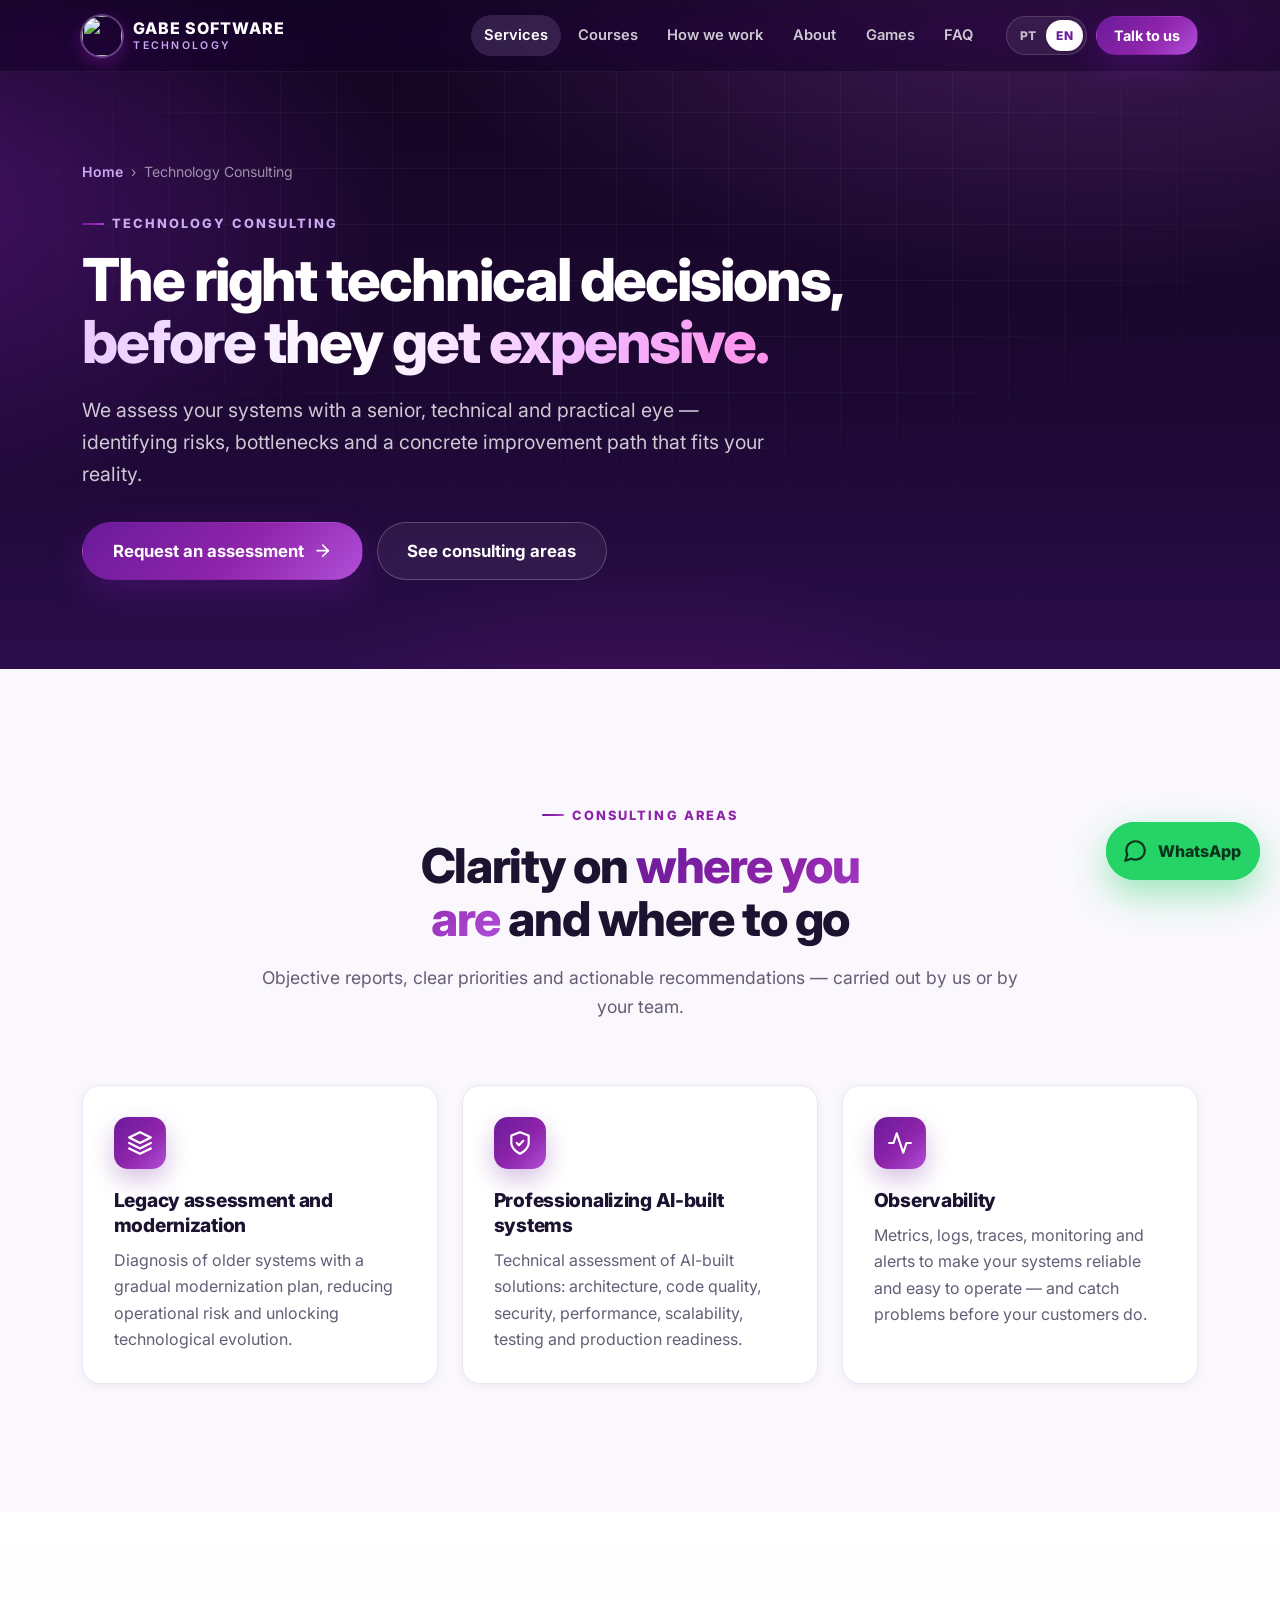
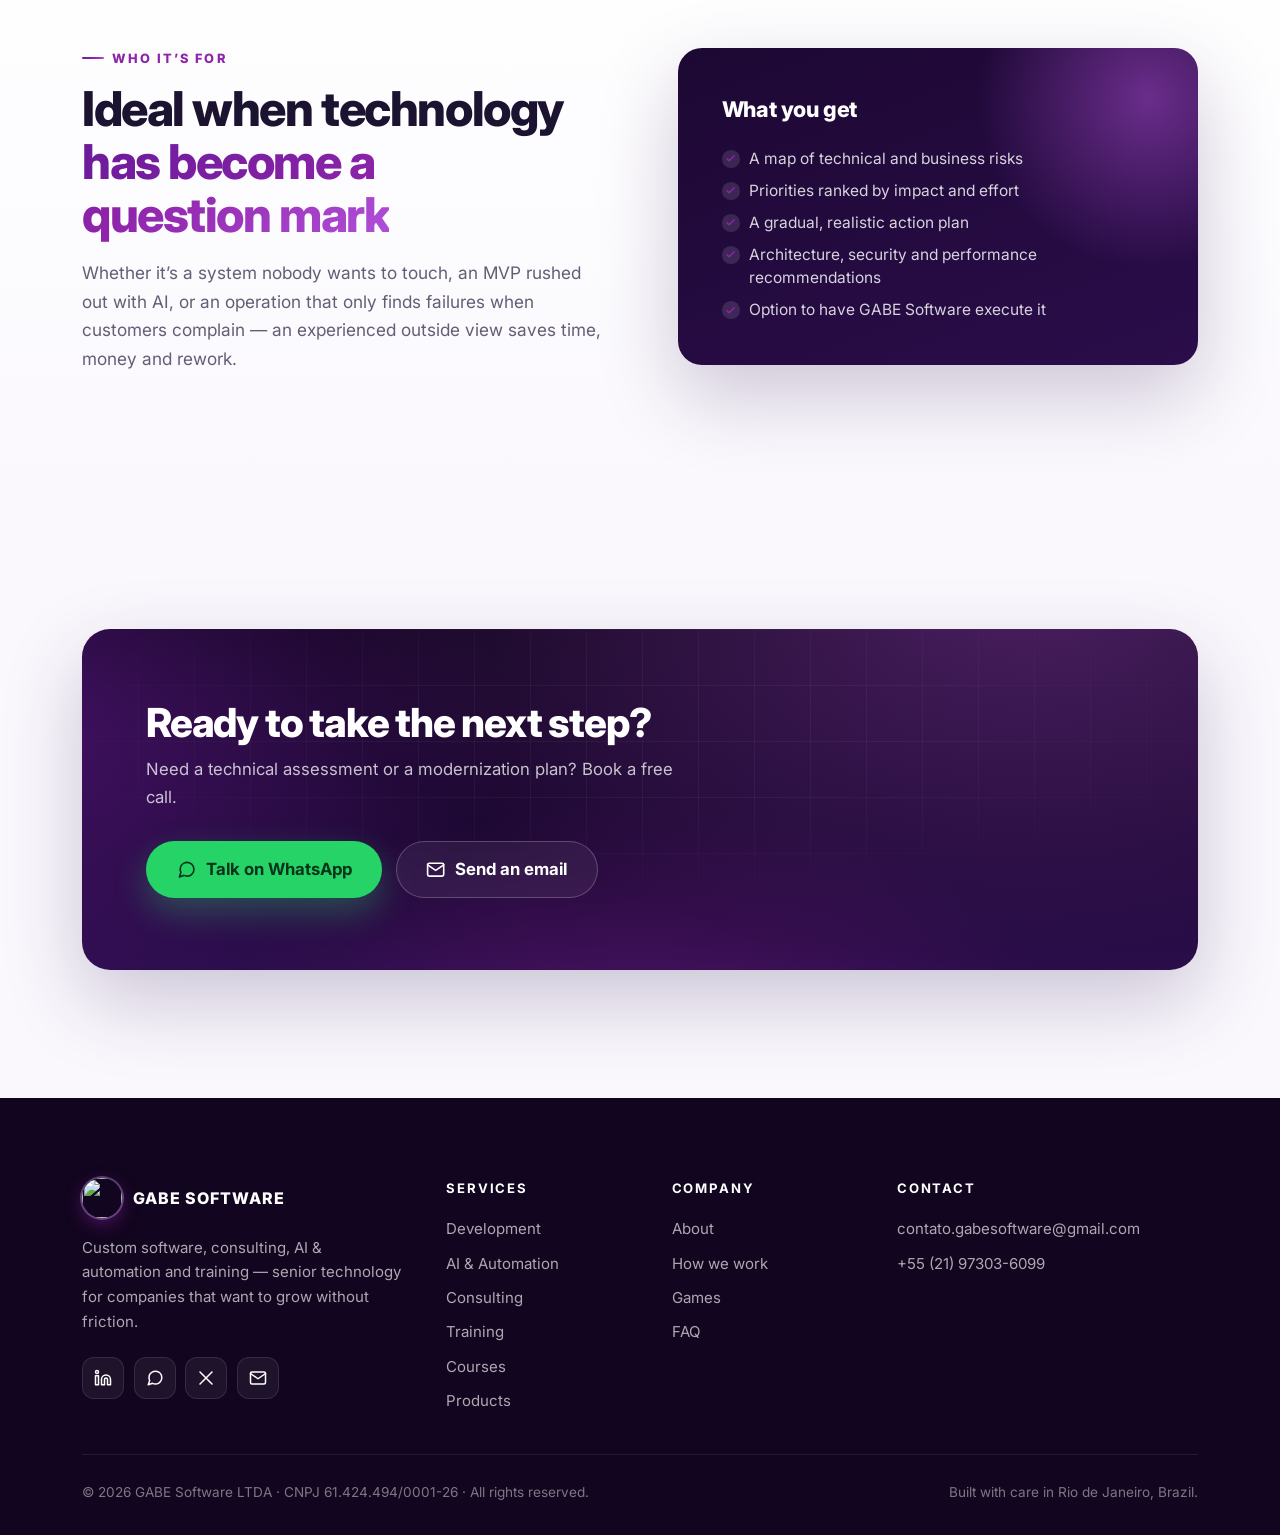
==== commit 06427141: "Adiciona página de Cursos para jovens Primeiro Emprego Digital e Dev Júnior, presencial em Teresópol" ====
--- a/consultoria-em-tecnologia.html
+++ b/consultoria-em-tecnologia.html
@@ -20,7 +20,7 @@
   <link rel="preconnect" href="https://fonts.googleapis.com">
   <link rel="preconnect" href="https://fonts.gstatic.com" crossorigin>
   <link href="https://fonts.googleapis.com/css2?family=Inter:wght@400;500;600;700;800&display=swap" rel="stylesheet">
-  <link rel="stylesheet" href="css/styles.css">
+  <link rel="stylesheet" href="css/styles.css?v=3">
 </head>
 <body>
   <svg width="0" height="0" style="position:absolute" aria-hidden="true">
@@ -46,6 +46,7 @@
       <nav class="main-nav" id="main-nav" aria-label="Navegação principal">
         <ul>
           <li><a href="index.html#servicos" class="active" data-i18n="navServices">Serviços</a></li>
+          <li><a href="cursos.html" data-i18n="navCursos">Cursos</a></li>
           <li><a href="index.html#processo" data-i18n="navProcess">Como trabalhamos</a></li>
           <li><a href="index.html#sobre" data-i18n="navSobre">Sobre</a></li>
           <li><a href="index.html#jogos" data-i18n="navJogos">Jogos</a></li>
@@ -168,6 +169,7 @@
             <li><a href="ia-e-automacao.html" data-i18n="navIa">IA & Automação</a></li>
             <li><a href="consultoria-em-tecnologia.html" data-i18n="navCons">Consultoria</a></li>
             <li><a href="ensino-e-capacitacao.html" data-i18n="navEnsino">Ensino</a></li>
+            <li><a href="cursos.html" data-i18n="navCursos">Cursos</a></li>
             <li><a href="produtos.html" data-i18n="navProd">Produtos</a></li>
           </ul>
         </div>
@@ -219,6 +221,6 @@
       }
     };
   </script>
-  <script src="js/common.js"></script>
+  <script src="js/common.js?v=3"></script>
 </body>
 </html>
--- a/css/styles.css
+++ b/css/styles.css
@@ -422,6 +422,44 @@
 .cta-band p { color: rgba(255, 255, 255, .75); margin-top: .7rem; max-width: 560px; font-size: 1.05rem; }
 .cta-band .hero-ctas { margin-top: 0; }
 
+/* ---------- Courses ---------- */
+.hero-chips { display: flex; flex-wrap: wrap; gap: .5rem; margin-top: 1.8rem; }
+.hero-chips span { display: inline-flex; align-items: center; gap: .45rem; padding: .45rem .85rem; border-radius: 999px; background: rgba(255, 255, 255, .07); border: 1px solid rgba(201, 168, 240, .25); color: #ecdcff; font-size: .85rem; font-weight: 600; }
+.hero-chips .icon { width: 1em; height: 1em; color: #3ee08b; }
+
+.course-grid { display: grid; grid-template-columns: 1fr 1fr; gap: clamp(18px, 2.4vw, 28px); align-items: stretch; }
+.course-card { padding: 0; overflow: hidden; display: flex; flex-direction: column; }
+.course-top { padding: clamp(24px, 3vw, 36px); background: linear-gradient(160deg, var(--night-2), var(--night-3)); color: #fff; position: relative; overflow: hidden; }
+.course-top::before { content: ""; position: absolute; width: 300px; height: 300px; right: -110px; top: -130px; background: radial-gradient(closest-side, rgba(177, 79, 216, .55), transparent); }
+.course-top.dev::before { background: radial-gradient(closest-side, rgba(255, 43, 214, .4), transparent); }
+.course-top > * { position: relative; }
+.course-top .badge-line { display: inline-block; font-size: .72rem; font-weight: 800; letter-spacing: .12em; text-transform: uppercase; color: var(--lilac); margin-bottom: .7rem; }
+.course-top h3 { color: #fff; font-size: clamp(1.4rem, 2.4vw, 1.75rem); line-height: 1.15; letter-spacing: -.025em; margin-bottom: .7rem; }
+.course-top p { color: rgba(255, 255, 255, .78); }
+.course-meta { display: flex; flex-wrap: wrap; gap: .45rem; margin-top: 1.2rem; }
+.course-meta span { font-size: .8rem; font-weight: 700; padding: .35rem .7rem; border-radius: 999px; background: rgba(255, 255, 255, .09); border: 1px solid rgba(255, 255, 255, .14); color: #fff; }
+.course-body { padding: clamp(24px, 3vw, 36px); display: flex; flex-direction: column; gap: 1.4rem; flex: 1; }
+.course-body h4 { font-size: .8rem; font-weight: 800; letter-spacing: .12em; text-transform: uppercase; color: var(--purple-2); margin-bottom: .8rem; }
+.sim-box { border-radius: 16px; padding: 1.1rem 1.2rem; background: var(--lilac-soft); border: 1px solid var(--lilac-border); }
+.sim-box strong { display: flex; align-items: center; gap: .5rem; color: var(--purple); font-size: .95rem; margin-bottom: .35rem; }
+.sim-box strong .icon { width: 1.1em; height: 1.1em; }
+.sim-box p { color: var(--ink-2); font-size: .95rem; }
+.modules { border: 1px solid var(--border); border-radius: 14px; }
+.modules summary { list-style: none; cursor: pointer; padding: .9rem 1.1rem; font-weight: 700; color: var(--ink); display: flex; justify-content: space-between; align-items: center; }
+.modules summary::-webkit-details-marker { display: none; }
+.modules summary::after { content: "+"; color: var(--purple); font-size: 1.25rem; transition: transform .3s var(--ease); }
+.modules[open] summary::after { transform: rotate(45deg); }
+.modules ol { list-style: none; padding: 0 1.1rem 1rem; display: grid; gap: .75rem; }
+.modules li { display: grid; grid-template-columns: 92px 1fr; gap: .8rem; font-size: .93rem; color: var(--ink-2); }
+.modules li b { font-size: .78rem; color: var(--purple-2); text-transform: uppercase; letter-spacing: .06em; padding-top: .1rem; }
+.price-row { margin-top: auto; display: flex; flex-wrap: wrap; align-items: center; justify-content: space-between; gap: 1rem; padding-top: 1.3rem; border-top: 1px solid var(--border); }
+.price-row .price small { display: block; font-size: .78rem; color: var(--muted); font-weight: 600; }
+.price-row .price b { font-size: 1.15rem; font-weight: 800; color: var(--ink); }
+.price-row .price em { display: block; font-style: normal; font-size: .82rem; color: var(--ok); font-weight: 700; margin-top: .15rem; }
+
+.format-card { display: flex; gap: 1.1rem; align-items: flex-start; }
+.format-card .ic-box { margin: 0; flex: none; }
+
 /* ---------- Reveal ---------- */
 .reveal { opacity: 0; transform: translateY(24px); transition: opacity .8s var(--ease), transform .8s var(--ease); }
 .reveal.in { opacity: 1; transform: none; }
@@ -447,7 +485,7 @@
   .main-nav a { padding: .9rem 1rem; font-size: 1.02rem; border-radius: 12px; }
   .header-actions { margin-left: auto; }
 
-  .hero-grid, .why-grid, .cta-grid, .split, .about { grid-template-columns: 1fr; }
+  .hero-grid, .why-grid, .cta-grid, .split, .about, .course-grid { grid-template-columns: 1fr; }
   .hero-visual { max-width: 560px; margin: 1rem auto 0; width: 100%; }
   .code-window { transform: none; }
   .g-3, .g-4 { grid-template-columns: repeat(2, 1fr); }
@@ -473,6 +511,8 @@
   .float-chip { padding: .6rem .8rem; font-size: .78rem; }
   .float-chip .chip-ic { width: 30px; height: 30px; }
   .brief-actions { grid-template-columns: 1fr; }
+  .modules li { grid-template-columns: 1fr; gap: .15rem; }
+  .price-row .btn { width: 100%; }
   .footer-grid { grid-template-columns: 1fr; gap: 2rem; }
   .about-badge { right: -6px; }
   .about-photo::before { inset: -12px 12px 12px -12px; }
